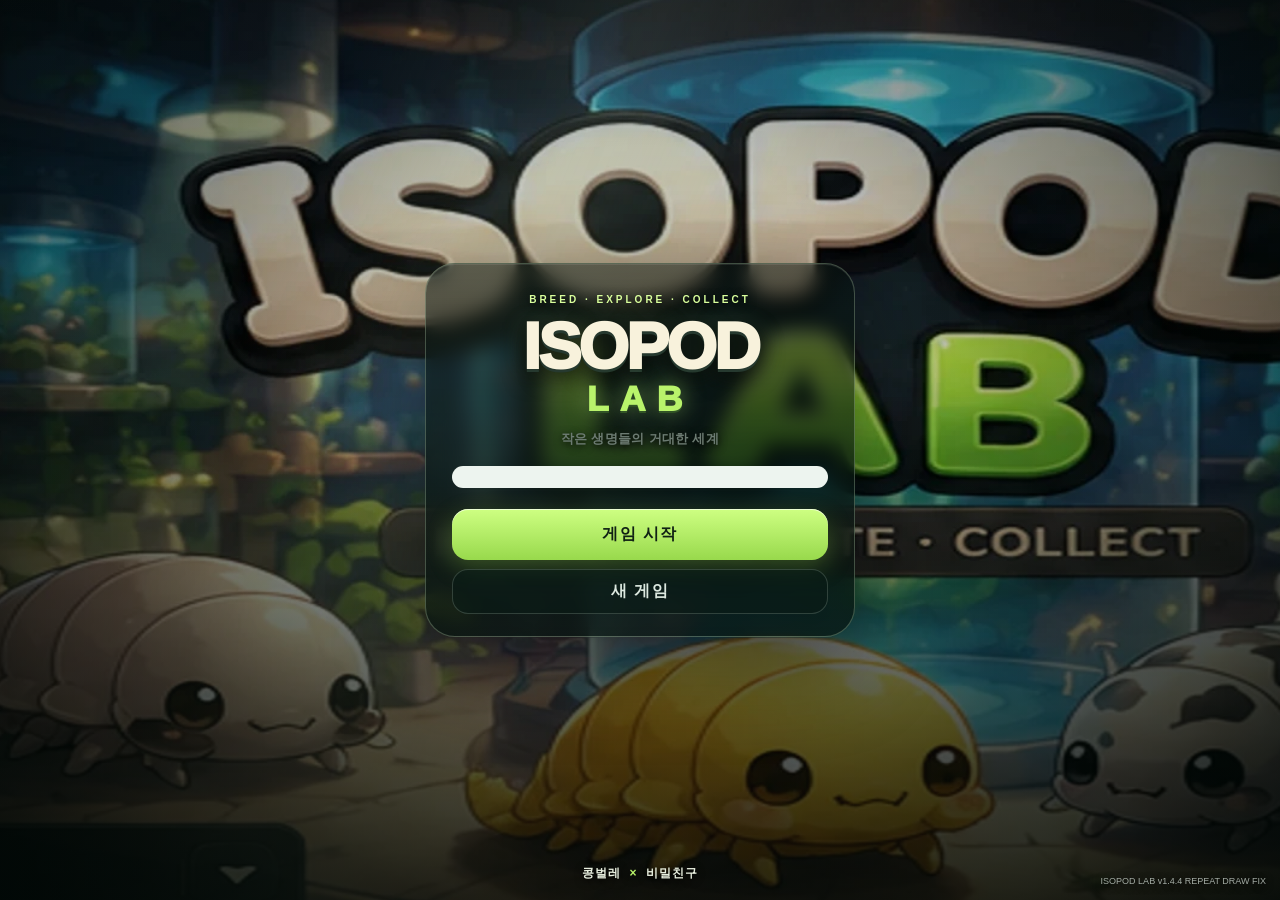
==== index.html @ a42a8bb4 "Add files via upload" ====
<!doctype html><html lang="ko"><head><script>
(function(){
  try {
    if ("serviceWorker" in navigator) navigator.serviceWorker.getRegistrations().then(function(rs){rs.forEach(function(r){r.unregister();});});
    if ("caches" in window) caches.keys().then(function(keys){keys.forEach(function(k){caches.delete(k);});});
  } catch(e) {}
})();
</script><meta charset="utf-8"><meta name="viewport" content="width=device-width,initial-scale=1,maximum-scale=1,user-scalable=no"><meta name="theme-color" content="#f4f7f3"><meta name="mobile-web-app-capable" content="yes"><meta name="apple-mobile-web-app-capable" content="yes"><title>ISOPOD LAB v1.4.4 REPEAT DRAW FIX</title><style>:root{--bg:#0b1512;--card:#14231e;--card2:#1b3028;--line:#2d4a3e;--lime:#b9f36b;--cream:#f4f0de;--muted:#9ab0a6;--red:#ff6f70;--gold:#ffd76b}*{box-sizing:border-box;-webkit-tap-highlight-color:transparent}html,body{margin:0;min-height:100%;background:#07100d;color:var(--cream);font-family:Arial,"Noto Sans KR",sans-serif}button,input{font:inherit}button{cursor:pointer}#appShell{min-height:100vh;background:radial-gradient(circle at 20% 0,#173128 0,#0b1512 42%);padding-bottom:96px}header{height:64px;padding:0 16px;display:flex;align-items:center;justify-content:space-between;border-bottom:1px solid var(--line);position:sticky;top:0;background:#0b1512ed;backdrop-filter:blur(14px);z-index:20}header b{font-size:17px}.header-title{min-width:0}.header-actions{display:flex;align-items:center;gap:8px}.icon-btn{width:40px;height:40px;border-radius:12px;border:1px solid var(--line);background:var(--card);color:var(--cream);font-size:18px;display:grid;place-items:center;padding:0}header small{display:block;color:var(--muted);font-size:10px;margin-top:3px}.wallet{background:var(--card);border:1px solid var(--line);padding:8px 10px;border-radius:13px;font-size:13px;font-weight:900}main{width:min(100%,560px);margin:auto;padding:14px 14px 30px}.view{display:none}.view.active{display:block}#tabs{position:fixed;left:50%;bottom:0;transform:translateX(-50%);width:min(100%,560px);height:74px;display:grid;grid-template-columns:repeat(6,1fr);padding:7px 6px calc(7px + env(safe-area-inset-bottom));background:#0c1815f5;border-top:1px solid var(--line);backdrop-filter:blur(16px);z-index:50}#tabs button{border:0;background:transparent;color:#789087;border-radius:14px;display:flex;flex-direction:column;align-items:center;justify-content:center;gap:3px;font-weight:900}#tabs button span{font-size:21px}#tabs button small{font-size:10px}#tabs button.active{color:var(--lime);background:#182a24}.hero{min-height:210px;border:1px solid var(--line);border-radius:24px;padding:20px;display:flex;align-items:center;justify-content:space-between;background:linear-gradient(135deg,#173529,#10231d);overflow:hidden}.reveal-stage{background-image:url("[data-uri]");background-size:cover;background-position:center;isolation:isolate}.hero-shade{position:absolute;inset:0;background:linear-gradient(90deg,#0b1512ed 0%,#0b1512bd 52%,#0b151238 100%);z-index:-1}.hero-copy{position:relative;z-index:2}.reveal-flash{position:absolute;inset:0;display:flex;flex-direction:column;align-items:center;justify-content:center;text-align:center;background:radial-gradient(circle,#fffbdc 0,#b9f36bcc 18%,#10231df0 68%);animation:revealPulse .9s ease both;z-index:8}.reveal-flash span{font-size:11px;letter-spacing:3px;font-weight:900;color:#173529}.reveal-flash b{font-size:29px;margin-top:8px;text-shadow:0 2px 14px #fff}.reveal-stage.revealing{animation:stageImpact .85s ease}.reveal-stage.revealing .capsule{filter:brightness(1.6);transform:scale(1.08)}@keyframes revealPulse{0%{opacity:0;transform:scale(.7)}35%{opacity:1;transform:scale(1.06)}100%{opacity:1;transform:scale(1)}}@keyframes stageImpact{0%,100%{transform:translateX(0)}18%{transform:translateX(-7px)}36%{transform:translateX(6px)}54%{transform:translateX(-4px)}72%{transform:translateX(3px)}}.eyebrow{font-size:10px;letter-spacing:1.5px;color:var(--lime);font-weight:900}.hero h2{font-size:27px;line-height:1.1;margin:9px 0}.hero p{font-size:12px;line-height:1.45;color:var(--muted);max-width:230px}.capsule{flex:0 0 92px;width:92px;height:92px;border-radius:50%;background:radial-gradient(circle at 35% 30%,#fff,#d3ff9f 16%,#64b45d 48%,#183529 70%);box-shadow:0 0 45px #b9f36b45;position:relative}.capsule:after{content:"";position:absolute;left:9px;right:9px;top:44px;height:6px;background:#0e1f19;border-radius:8px}.capsule.shake{animation:shake .12s infinite}.capsule.open{animation:pop .6s}@keyframes shake{50%{transform:translateX(7px) rotate(3deg)}}@keyframes pop{50%{transform:scale(1.18);filter:brightness(2)}}.pool-row{display:grid;grid-template-columns:1fr 1fr;gap:10px;margin:12px 0}.pool{padding:14px;border:1px solid var(--line);background:var(--card);color:var(--cream);border-radius:17px;text-align:left}.pool b,.pool span{display:block}.pool b{font-size:14px}.pool span{color:var(--muted);font-size:12px;margin-top:4px}.pool.selected{outline:2px solid var(--lime);transform:scale(1.015);box-shadow:0 10px 26px #0007}.pool[data-pool="premium"].selected{outline-color:var(--gold);box-shadow:0 10px 28px #ffd76b35}.primary,.ghost,.danger,.back{border:none;border-radius:14px;padding:13px 16px;font-weight:900}.primary{background:var(--lime);color:#102014}.ghost,.back{background:var(--card2);color:var(--cream);border:1px solid var(--line)}.danger{background:var(--red);color:#251011}.big,.wide{width:100%;font-size:16px;padding:16px}.result{margin-top:12px;background:var(--card);border:1px solid var(--line);border-radius:20px;padding:15px;display:grid;grid-template-columns:74px 1fr;gap:12px;align-items:center}.result>button{grid-column:1/-1}.result.hidden,.hidden{display:none!important}.pod-art{width:86px;height:62px;border-radius:46% 55% 48% 52%;background:repeating-linear-gradient(90deg,var(--base) 0 10px,#ffffff22 10px 13px);position:relative;box-shadow:inset 0 -9px 14px #0004}.pod-art:before{content:"";position:absolute;inset:13px 10px;border-radius:50%;background:radial-gradient(circle,var(--mark) 0 3px,transparent 4px);background-size:16px 14px;opacity:.9}.pod-art.albino{filter:brightness(1.35);box-shadow:0 0 25px #fff9,inset 0 -10px 16px #eec4}.result .pod-art{width:70px;height:50px}.result h3{font-size:20px;margin:0 0 6px}.badges{display:flex;gap:6px;flex-wrap:wrap}.badge{padding:4px 7px;border-radius:999px;background:#263f35;color:#dfffc0;font-size:10px;font-weight:900}.result p{font-size:12px;color:var(--muted)}.section-head{margin:4px 2px 14px}.section-head h2{margin:0;font-size:25px}.section-head p{margin:5px 0 0;color:var(--muted);font-size:12px}.genus-grid,.species-grid,.grid{display:grid;grid-template-columns:1fr;gap:10px}.card{width:100%;text-align:left;background:var(--card);color:var(--cream);border:1px solid var(--line);border-radius:18px;padding:15px}.card.clickable:active{transform:scale(.985);border-color:var(--lime)}.card h3{margin:0 0 5px;font-size:16px}.card p{color:var(--muted);font-size:12px;margin:4px 0}.card .count{font-size:24px;color:var(--lime);font-weight:900}.species-grid .card{display:grid;grid-template-columns:76px 1fr;column-gap:12px;align-items:center}.species-grid .card .pod-art{grid-row:1/5;width:70px;height:50px}.empty-card{text-align:center;padding:42px 18px;background:var(--card);border:1px dashed var(--line);border-radius:20px}.colony-head{background:var(--card);border:1px solid var(--line);border-radius:20px;padding:15px;margin-bottom:10px}.colony-head>div:first-child{display:flex;align-items:center;gap:12px}.colony-head h3{margin:0}.stats{display:grid;grid-template-columns:repeat(3,1fr);gap:7px;margin-top:12px}.stat{background:#20372e;padding:9px 6px;border-radius:11px;text-align:center;font-size:10px}.stat b{display:block;font-size:13px;margin-top:3px}.brood-summary{display:grid;grid-template-columns:repeat(4,1fr);gap:7px;margin:10px 0}.brood-summary div{background:#172b24;border:1px solid var(--line);border-radius:12px;padding:9px 4px;text-align:center;font-size:10px}.brood-summary b{display:block;color:var(--lime);font-size:17px;margin-top:3px}.warning{border:1px solid #ff9f6d;background:#3a241b;padding:12px;border-radius:14px;margin:10px 0;color:#ffd7be;font-size:12px}.actions{display:grid;grid-template-columns:repeat(2,1fr);gap:8px;margin:10px 0 12px}.actions button{padding:12px 7px;font-size:12px}.individual-grid{display:grid;grid-template-columns:repeat(2,minmax(0,1fr));gap:9px}.individual{position:relative;min-height:148px;background:var(--card);border:1px solid var(--line);padding:11px;border-radius:17px;display:flex;flex-direction:column;align-items:center;text-align:center}.individual .pod-art{width:66px;height:48px}.individual h4{width:100%;overflow:hidden;text-overflow:ellipsis;white-space:nowrap;margin:8px 0 5px;font-size:13px}.individual .mini{display:flex;gap:5px;justify-content:center;flex-wrap:wrap}.mini-tag{padding:3px 6px;border-radius:999px;background:#223b31;font-size:10px;font-weight:900}.mini-tag.brood{background:#553c25;color:#ffe0a5}.mini-tag.recover{background:#234438;color:#c9ffd8}.individual .growth-text{font-size:10px;color:var(--muted);margin-top:6px}.individual .lock-btn{position:absolute;right:7px;top:7px;width:34px;height:34px;padding:0;border-radius:11px}.albino-label{color:#fff1a8;text-shadow:0 0 10px #fff}.progress{width:100%;height:6px;background:#20332c;border-radius:10px;overflow:hidden;margin-top:6px}.progress i{display:block;height:100%;background:var(--lime)}.context-bar{position:fixed;left:50%;bottom:82px;transform:translateX(-50%);width:min(100%,560px);padding:0 14px;z-index:45;pointer-events:none;display:flex;justify-content:flex-end}.context-bar button{pointer-events:auto;box-shadow:0 8px 25px #0008;min-width:92px}.intro{position:fixed;inset:0;background:radial-gradient(circle at 50% 20%,#214f3d,#07100d 60%);z-index:99;display:grid;place-items:center;padding:18px}.intro-card{width:min(420px,100%);text-align:center;background:#10241d;border:1px solid var(--line);border-radius:28px;padding:30px 22px;box-shadow:0 30px 80px #0008}.logo-mark{letter-spacing:3px;color:var(--lime);font-weight:900}.intro h1{font-size:32px;margin:12px 0}.intro h1 span{color:var(--lime)}.intro p{font-size:13px;color:var(--muted)}.intro button{width:100%;margin-top:9px}.intro small{display:block;margin-top:16px;color:#688177;font-size:10px}.save-summary{background:#182e26;padding:11px;border-radius:13px;margin:16px 0;color:#cfe3da;font-size:12px}.modal{position:fixed;inset:0;background:#000a;z-index:120;display:grid;place-items:center;padding:18px}.modal-card{width:min(420px,100%);background:#14231e;border:1px solid var(--line);border-radius:22px;padding:21px}.modal-card p{font-size:13px;color:var(--muted)}.modal-card input{width:100%;padding:14px;border-radius:12px;border:1px solid var(--line);background:#0c1814;color:white;margin:11px 0}.modal-actions{display:flex;gap:8px}.modal-actions button{flex:1}.settings-card{background:var(--card);border:1px solid var(--line);padding:20px;border-radius:20px}.info-row{display:flex;justify-content:space-between;padding:13px 0;margin:13px 0;border-top:1px solid var(--line);border-bottom:1px solid var(--line);font-size:12px}#toast{position:fixed;left:50%;bottom:92px;transform:translateX(-50%);width:max-content;max-width:calc(100% - 28px);background:#f5f0dc;color:#13211b;padding:11px 15px;border-radius:999px;font-size:12px;font-weight:900;opacity:0;pointer-events:none;transition:.2s;z-index:150}#toast.show{opacity:1}@media(min-width:700px){body{background:#050b09}#appShell{width:560px;margin:auto;box-shadow:0 0 70px #000;border-left:1px solid #15271f;border-right:1px solid #15271f}.individual-grid{grid-template-columns:repeat(3,1fr)}}

/* v0.5.0 WHITE THEME */
:root{--bg:#f4f7f3;--card:#ffffff;--card2:#eef4ef;--line:#d6e1d8;--lime:#4f9d69;--cream:#1d2922;--muted:#6c7b72;--red:#e86a6c;--gold:#c99524}
html,body{background:#edf2ee;color:var(--cream)}
#appShell{background:linear-gradient(180deg,#f9fbf9 0,#eef4ef 100%)}
header{background:#ffffffed;box-shadow:0 4px 18px #2e4d3b0c}
.icon-btn,.wallet,.pool,.card,.individual,.colony-head,.settings-card,.result,.empty-card{box-shadow:0 7px 20px #3851420c}
#tabs{background:#fffffff2;box-shadow:0 -5px 20px #38514212}
#tabs button{color:#7f8d84}#tabs button.active{color:#377d50;background:#e9f5ec}
.hero{background:linear-gradient(135deg,#eaf5ec,#ffffff)}
.hero-shade{background:linear-gradient(90deg,#f7faf6f2 0%,#f7faf6d9 52%,#f7faf64a 100%)}
.eyebrow{color:#377d50}.primary{background:#56aa70;color:white}.ghost,.back{background:#f5f8f5;color:#26342b}.pool.selected{outline:3px solid #56aa70}.badge,.mini-tag{background:#e4f1e7;color:#306444}.stat,.brood-summary div,.save-summary{background:#edf4ef;color:#31483a}.progress{background:#e1e9e3}.progress i{background:#56aa70}
.intro{background:radial-gradient(circle at 50% 15%,#dff0e3,#f7faf7 65%)}.intro-card,.modal-card{background:#fff;color:#1d2922;box-shadow:0 25px 70px #29433226}.modal{background:#20312970}.modal-card input{background:#f7faf7;color:#1d2922}
.warning{background:#fff3e8;color:#8c4c26;border-color:#efb27f}#toast{background:#21372b;color:#fff}
.reveal-flash{background:radial-gradient(circle,#fff 0,#dff5c4 22%,#eff8f1f2 70%)}
#hatchBtn{position:relative;z-index:10;touch-action:manipulation;pointer-events:auto}
@media(min-width:700px){body{background:#e6ece7}#appShell{box-shadow:0 0 55px #29433220;border-left:1px solid #dbe5dd;border-right:1px solid #dbe5dd}}


/* v0.6.0 interaction + reveal */
.dex-back{margin:2px 0 12px;padding:10px 14px;display:inline-flex;align-items:center;gap:6px}
.pool{cursor:pointer;touch-action:manipulation;position:relative;z-index:12;user-select:none}
.pool:hover{border-color:#79b98c;transform:translateY(-1px)}

.suspense-overlay,.choice-modal{position:fixed;inset:0;z-index:220;display:grid;place-items:center;padding:18px;background:#102018e8;backdrop-filter:blur(8px)}
.suspense-card{width:min(420px,100%);overflow:hidden;text-align:center;background:#101914;color:#fff;border:1px solid #a4d8b4;border-radius:26px;padding:0 0 25px;box-shadow:0 0 70px #d4ff9380;animation:suspenseIn .35s ease}
.suspense-card img{width:100%;height:210px;object-fit:cover;display:block;filter:contrast(1.08) saturate(1.15)}
.suspense-card span{display:block;margin-top:17px;color:#d7ff8d;font-size:12px;letter-spacing:2px;font-weight:900}
.suspense-card h2{margin:8px 0 5px;font-size:25px}.suspense-card p{margin:0;color:#b9cabe;font-size:12px}
.heartbeat{font-size:30px;color:#eaff7d;margin-top:13px;animation:heartbeat .62s infinite}
@keyframes heartbeat{0%,100%{transform:scale(.75);opacity:.45}35%{transform:scale(1.35);opacity:1}55%{transform:scale(.9)}70%{transform:scale(1.18)}}
@keyframes suspenseIn{from{transform:scale(.86);opacity:0}to{transform:scale(1);opacity:1}}
.choice-modal{background:#edf3efed;color:#1d2922;overflow:auto;align-items:start}
.choice-panel{width:min(520px,100%);margin:auto;background:#fff;border-radius:25px;padding:22px 16px;box-shadow:0 24px 80px #20382a35;text-align:center}
.choice-panel h2{margin:7px 0;font-size:24px}.choice-panel>p{margin:0 0 15px;color:var(--muted);font-size:12px}
.choice-grid{display:grid;grid-template-columns:1fr;gap:10px}
.choice-card{border:1px solid var(--line);background:#f9fbf9;border-radius:18px;padding:14px;color:var(--cream);display:grid;grid-template-columns:82px 1fr;grid-template-rows:auto auto auto auto;text-align:left;column-gap:12px;align-items:center;cursor:pointer}
.choice-card:hover{border-color:#56aa70;transform:translateY(-2px);box-shadow:0 12px 24px #30583d18}
.choice-card .pod-art{grid-row:1/5;width:76px;height:54px}.choice-card h3{margin:5px 0 0;font-size:17px}.choice-card p,.choice-card small{margin:2px 0;color:var(--muted)}
.rarity-pill{justify-self:start;padding:4px 8px;border-radius:999px;font-size:10px;font-weight:900;background:#e4f1e7;color:#306444}.rarity-pill.유니크{background:#fff0d0;color:#9b6414}.rarity-pill.레전드리{background:#ffe0e5;color:#aa2941;box-shadow:0 0 15px #ff788b40}
@media(min-width:700px){.choice-grid{grid-template-columns:repeat(3,1fr)}.choice-card{display:block;text-align:center}.choice-card .pod-art{margin:0 auto 10px}.choice-card .rarity-pill{display:inline-block}.choice-card h3{font-size:14px}}


/* v0.6.1 shop + navigation polish */
.dex-back,.context-bar .back{direction:ltr;font-weight:900}
.shop-wallet{margin-top:12px;padding:11px 13px;border:1px solid var(--line);background:#fff;border-radius:14px;font-size:12px;color:var(--muted);box-shadow:0 7px 20px #3851420c}
.shop-wallet b{float:right;color:#377d50;font-size:14px}
.shop-grid{display:grid;gap:11px}
.shop-card{display:grid;grid-template-columns:64px 1fr auto;gap:12px;align-items:center;background:#fff;border:1px solid var(--line);border-radius:20px;padding:14px;box-shadow:0 8px 24px #38514210}
.shop-icon{width:58px;height:58px;display:grid;place-items:center;border-radius:17px;background:linear-gradient(145deg,#e9f5ec,#f9fcf9);font-size:29px;border:1px solid #dce9df}
.shop-copy h3{margin:3px 0 4px;font-size:16px}.shop-copy p{margin:0;color:var(--muted);font-size:11px}.shop-meta{display:flex;gap:8px;align-items:center;margin-top:8px}.shop-meta b{color:#377d50}.shop-meta span{font-size:10px;background:#e7f3e9;color:#377d50;padding:4px 7px;border-radius:999px;font-weight:900}.shop-buy{padding:10px 13px;white-space:nowrap}
@media(max-width:420px){.shop-card{grid-template-columns:54px 1fr}.shop-icon{width:50px;height:50px}.shop-buy{grid-column:1/3;width:100%}#tabs button span{font-size:19px}#tabs button small{font-size:9px}}

.shop-bonus{margin-top:8px;padding:8px 10px;border-radius:10px;background:#eef7ef;color:#315f3b;font-weight:800;font-size:.85rem}.enclosure-label{display:inline-flex;align-items:center;gap:5px;margin-bottom:6px;padding:5px 8px;border-radius:999px;background:#f1f5f2;font-size:.78rem;font-weight:900}.shop-wallet span{font-weight:700}

/* v1.0 alpha breeder systems */
.batch-summary{display:grid;gap:5px;margin:9px 0;padding:10px 12px;border-radius:13px;background:#edf5ef;color:#31513b;font-size:11px}.batch-summary span,.batch-summary small{display:block}.mating-note{margin:10px 0;padding:10px 12px;border:1px solid #dbe8de;border-radius:13px;background:#f7faf7;color:#4c6554;font-size:11px;font-weight:800}.shop-icon{background:linear-gradient(145deg,#f7fbfa,#e8f0ec);color:#527060;font-size:30px}.actions{grid-template-columns:repeat(2,minmax(0,1fr))}.result{align-items:center}.result .batch-summary{min-width:210px}@media(max-width:420px){.result{grid-template-columns:70px 1fr}.result>button{grid-column:1/3;width:100%}}

.rate-help{position:absolute;right:10px;bottom:10px;width:23px;height:23px;border-radius:50%;display:grid;place-items:center;background:#e7f0e9;color:#376e49;font-style:normal;font-weight:900;font-size:12px;border:1px solid #c9dccf;z-index:3}.rate-help:hover{background:#d9ebde}.rate-card{max-width:360px}.rate-head{display:flex;align-items:flex-start;justify-content:space-between;gap:12px}.rate-head h2{margin:4px 0 0}.rate-head .icon-btn{flex:0 0 auto}.rate-list{display:grid;gap:8px;margin:16px 0}.rate-row{display:grid;grid-template-columns:1fr auto;align-items:center;padding:11px 12px;border-radius:13px;background:#f2f7f3;border:1px solid #dce9df}.rate-row b{font-size:13px}.rate-row strong{font-size:14px;color:#39734c}.rate-note{display:block;color:#718078;line-height:1.45}.pool span{padding-right:28px}


/* v1.0.1 capsule economy + passive work */
.passive-card{display:flex;justify-content:space-between;align-items:center;gap:12px;margin:12px 0;padding:14px 15px;border:1px solid var(--line);border-radius:18px;background:linear-gradient(135deg,#fff,#edf6ef);box-shadow:0 7px 20px #3851420c}.passive-card b,.passive-card small{display:block}.passive-card b{margin-top:4px;font-size:14px}.passive-card small{margin-top:4px;color:var(--muted);font-size:10px;line-height:1.35}.passive-value{text-align:right;flex:0 0 auto}.passive-value strong,.passive-value span{display:block}.passive-value strong{color:#377d50;font-size:15px}.passive-value span{margin-top:5px;color:var(--muted);font-size:10px}.individual-actions{display:grid;grid-template-columns:1fr 38px;gap:6px;margin-top:8px}.individual-actions .name-btn{padding:8px 6px;font-size:10px}.individual-actions .lock-btn{position:static;width:38px;padding:0}.individual h4{overflow:hidden;text-overflow:ellipsis;white-space:nowrap}@media(max-width:390px){.passive-card{align-items:flex-start}.passive-value strong{font-size:13px}}

/* v1.1 expedition & pest test */
.trait-list{display:flex;flex-wrap:wrap;gap:5px;margin:8px 0}.trait-list span{font-size:11px;padding:5px 7px;border-radius:999px;background:#fff4d7;color:#76520c;font-weight:800}.level-tag{background:#e8f0ff!important;color:#34507c!important}.pest-panel{display:flex;justify-content:space-between;align-items:center;gap:12px;margin:12px 0;padding:14px;border-radius:16px;background:#eef7ed;border:1px solid #d7e8d4}.pest-panel div{display:grid;gap:4px}.pest-panel small{color:#657065}.pest-panel.danger-zone{background:#fff1ef;border-color:#ffc8c1}.safe-badge{font-size:12px;font-weight:800;color:#47704c}.resource-card,.mission-card,.worker-card{background:#fff;border:1px solid #e3e8e1;border-radius:20px;padding:18px;margin-bottom:14px;box-shadow:0 8px 25px rgba(44,64,47,.06)}.resource-grid{display:grid;grid-template-columns:repeat(4,1fr);gap:8px}.resource-grid button{border:1px solid #e2e7df;background:#f8faf7;border-radius:14px;padding:10px 4px;display:grid;gap:3px;text-align:center}.resource-grid button span{font-size:24px}.resource-grid button b{font-size:12px}.resource-grid button small{font-size:10px;color:#758075}.mission-card h3{margin:7px 0}.pest-mission{border-color:#ffb6ab;background:#fff7f5}.active-mission{border-color:#bfd3ff;background:#f5f8ff}.worker-row{display:flex;justify-content:space-between;padding:10px 0;border-bottom:1px solid #edf0ec;font-size:13px}@media(max-width:620px){.resource-grid{grid-template-columns:repeat(2,1fr)}nav button small{font-size:9px}.pest-panel{align-items:flex-start;flex-direction:column}}

/* v1.1 cinematic title screen */
.intro{position:fixed;inset:0;z-index:1000;display:grid;place-items:center;overflow:hidden;background:#07100d;transition:opacity .75s ease,transform .9s cubic-bezier(.2,.8,.2,1),filter .9s ease}
.intro.zoom-out{opacity:0;transform:scale(1.16);filter:blur(8px);pointer-events:none}
.intro-bg{position:absolute;inset:-4%;background-image:url("[data-uri]");background-size:cover;background-position:center;transform:scale(1.04);animation:titleDrift 18s ease-in-out infinite alternate}
.intro-vignette{position:absolute;inset:0;background:linear-gradient(180deg,rgba(1,8,6,.2),rgba(1,8,6,.08) 40%,rgba(1,8,6,.72)),radial-gradient(circle at 50% 42%,transparent 0 28%,rgba(1,8,6,.48) 78%,rgba(1,8,6,.82) 100%)}
.sunbeams{position:absolute;inset:-20%;background:linear-gradient(112deg,transparent 30%,rgba(227,255,203,.16) 43%,transparent 54%);filter:blur(12px);animation:sunSweep 9s ease-in-out infinite alternate}
.intro-card{position:relative;z-index:5;width:min(88vw,430px);padding:30px 26px 24px;text-align:center;border:1px solid rgba(225,255,210,.25);border-radius:30px;background:linear-gradient(180deg,rgba(5,18,14,.52),rgba(5,18,14,.76));box-shadow:0 28px 90px rgba(0,0,0,.48),inset 0 1px rgba(255,255,255,.09);backdrop-filter:blur(10px)}
.intro-kicker{font-size:10px;letter-spacing:3px;font-weight:900;color:#d9ff9d;margin-bottom:12px;text-shadow:0 2px 10px #000}
.intro .logo-mark{font-size:clamp(40px,10vw,65px);line-height:.92;font-weight:1000;letter-spacing:-3px;color:#f8f2dc;text-shadow:0 3px 0 #26392f,0 8px 22px #000,0 0 26px rgba(206,255,139,.16)}
.intro .logo-mark em{display:block;margin-top:7px;font-style:normal;font-size:.55em;letter-spacing:11px;color:#b9f36b;text-shadow:0 2px 0 #315326,0 0 22px rgba(185,243,107,.55)}
.intro-tagline{margin:14px 0 18px;color:#f7f0d9;font-weight:800;font-size:15px;letter-spacing:.3px;text-shadow:0 2px 8px #000}
.intro .save-summary{min-height:20px;margin:0 0 12px;color:#c8d5ce;font-size:11px;line-height:1.5}
.intro-start,.intro-new{width:100%;border:0;border-radius:16px;font-weight:1000;letter-spacing:1.5px;transition:transform .18s ease,filter .18s ease}
.intro-start{padding:15px 18px;background:linear-gradient(180deg,#ceff82,#98d94c);color:#102014;box-shadow:0 8px 24px rgba(146,218,70,.28),inset 0 1px rgba(255,255,255,.65)}
.intro-new{margin-top:8px;padding:11px;background:rgba(10,28,22,.64);color:#dce8df;border:1px solid rgba(220,244,225,.18)}
.intro-start:active,.intro-new:active,.intro-subnav button:active{transform:scale(.97)}
.intro-subnav{display:grid;grid-template-columns:1fr 1fr;gap:8px;margin-top:10px}
.intro-subnav button{padding:10px;border-radius:13px;border:1px solid rgba(220,244,225,.18);background:rgba(10,28,22,.62);color:#e9f1eb;font-weight:900}
.intro-credit{position:absolute;z-index:6;left:50%;bottom:max(18px,env(safe-area-inset-bottom));transform:translateX(-50%);font-size:12px;font-weight:900;letter-spacing:1px;color:#e8efdf;text-shadow:0 2px 8px #000;white-space:nowrap}
.intro-credit b{color:#b9f36b;margin:0 4px}
.intro-version{position:absolute;z-index:6;right:14px;bottom:max(14px,env(safe-area-inset-bottom));font-size:9px;color:rgba(235,244,237,.68);text-shadow:0 2px 8px #000}
.falling-leaves{position:absolute;inset:0;z-index:3;pointer-events:none}
.falling-leaves i{position:absolute;top:-12%;width:20px;height:12px;border-radius:100% 0 100% 0;background:#b78a3f;box-shadow:inset 3px 0 rgba(255,224,135,.35);opacity:.8;animation:leafFall 11s linear infinite}
.falling-leaves i:nth-child(1){left:8%;animation-delay:-2s}.falling-leaves i:nth-child(2){left:24%;animation-delay:-8s;animation-duration:14s;transform:scale(.7)}.falling-leaves i:nth-child(3){left:43%;animation-delay:-4s;animation-duration:12s}.falling-leaves i:nth-child(4){left:64%;animation-delay:-10s;animation-duration:15s;transform:scale(.8)}.falling-leaves i:nth-child(5){left:82%;animation-delay:-6s;animation-duration:13s}.falling-leaves i:nth-child(6){left:94%;animation-delay:-1s;animation-duration:16s;transform:scale(.6)}
.crawler{position:absolute;z-index:4;width:58px;height:34px;filter:drop-shadow(0 5px 5px rgba(0,0,0,.55));opacity:.9;pointer-events:none}
.crawler span,.crawler span:before,.crawler span:after{position:absolute;inset:0;border-radius:52% 48% 45% 55%;content:""}
.crawler span{background:repeating-linear-gradient(90deg,#e9e3ce 0 7px,#5d655e 7px 11px);border:2px solid #263229}
.crawler span:before{inset:5px 7px;background:rgba(255,255,255,.14)}
.crawler span:after{inset:auto -8px 3px 7px;height:3px;background:repeating-linear-gradient(90deg,transparent 0 5px,#d2c6a9 5px 7px)}
.crawler-tiger{bottom:12%;left:-80px;animation:crawlRight 18s linear infinite}
.crawler-ducky{top:25%;right:-85px;transform:scale(.75) rotate(180deg);animation:crawlLeft 23s linear infinite 4s}.crawler-ducky span{background:repeating-linear-gradient(90deg,#f0c451 0 8px,#80652c 8px 11px)}
.crawler-ghost{top:13%;left:-75px;transform:scale(.58);animation:crawlRight 27s linear infinite 9s}.crawler-ghost span{background:repeating-linear-gradient(90deg,#e8ebe4 0 8px,#a7b1aa 8px 11px)}
@keyframes titleDrift{to{transform:scale(1.1) translate3d(-1.5%,1%,0)}}
@keyframes sunSweep{to{transform:translateX(16%) rotate(2deg);opacity:.65}}
@keyframes leafFall{0%{transform:translate3d(0,-10vh,0) rotate(0)}50%{transform:translate3d(50px,55vh,0) rotate(240deg)}100%{transform:translate3d(-15px,115vh,0) rotate(520deg)}}
@keyframes crawlRight{0%{transform:translateX(0) rotate(-4deg)}48%{transform:translateX(48vw) rotate(4deg)}100%{transform:translateX(calc(100vw + 160px)) rotate(-2deg)}}
@keyframes crawlLeft{0%{transform:translateX(0) scale(.75) rotate(180deg)}100%{transform:translateX(calc(-100vw - 180px)) scale(.75) rotate(183deg)}}
@media (max-width:480px){.intro-card{width:min(90vw,390px);padding:25px 20px 20px;border-radius:25px}.intro .logo-mark{letter-spacing:-2px}.intro-version{right:8px;bottom:7px;font-size:8px}.intro-credit{bottom:20px}.crawler{opacity:.72}}
@media (prefers-reduced-motion:reduce){.intro-bg,.sunbeams,.falling-leaves i,.crawler{animation:none}.crawler{display:none}}

/* v1.1.1 compact navigation + habitat redesign */
#tabs{grid-template-columns:repeat(6,minmax(0,1fr));height:62px;padding:4px 3px calc(4px + env(safe-area-inset-bottom));gap:1px}
#tabs button{min-width:0;padding:3px 1px;border-radius:10px;gap:1px}
#tabs button span{font-size:16px;line-height:1}
#tabs button small{font-size:8px;white-space:nowrap;letter-spacing:-.5px}
#appShell{padding-bottom:78px}
.context-bar{bottom:69px}
#toast{bottom:76px}

/* no fake walking isopods on title */
.crawler{display:none!important}
.intro-bg{background-position:center center}
.intro-card{padding-bottom:22px}
.intro-subnav{display:none!important}

/* richer falling leaves, including maple leaves */
.falling-leaves i:nth-child(7){left:16%;animation-delay:-5s;animation-duration:17s}
.falling-leaves i:nth-child(8){left:36%;animation-delay:-11s;animation-duration:16s}
.falling-leaves i:nth-child(9){left:73%;animation-delay:-3s;animation-duration:18s}
.falling-leaves i:nth-child(10){left:89%;animation-delay:-13s;animation-duration:15s}
.falling-leaves i:nth-child(3n){width:22px;height:22px;background:none;box-shadow:none;border-radius:0}
.falling-leaves i:nth-child(3n)::before{content:"🍁";display:block;font-size:20px;filter:drop-shadow(0 2px 2px #0008)}
.falling-leaves i:nth-child(4n+1){background:#c76b35}
.falling-leaves i:nth-child(4n+2){background:#d9a94a}

/* terrarium-style enclosure cards */
.habitat-card{position:relative;overflow:hidden;background:linear-gradient(145deg,#172b24,#0f201b);border-color:#355c4b;box-shadow:inset 0 1px #ffffff12,0 10px 24px #0003}
.habitat-card:after{content:"";position:absolute;inset:0;pointer-events:none;background:linear-gradient(110deg,transparent 20%,#ffffff0b 38%,transparent 54%)}
.habitat-card h3{color:#f4f0de}.habitat-card p{color:#a8bdb3}.habitat-card .count{color:#caff7b}
.habitat-window{height:72px;margin:-15px -15px 12px;position:relative;overflow:hidden;border-bottom:3px solid #5b4633;background:linear-gradient(#bfe3d444,#284c3d88),radial-gradient(circle at 25% 25%,#d9ffb4 0 4px,transparent 5px),linear-gradient(180deg,#315f4b,#132a22)}
.habitat-window:after{content:"";position:absolute;left:0;right:0;bottom:0;height:23px;background:linear-gradient(#5c4930,#2f281d);border-top:4px solid #786044}
.habitat-window span{position:absolute;left:13px;bottom:14px;font-size:32px;z-index:2}.habitat-window i{position:absolute;bottom:9px;width:28px;height:10px;border-radius:50%;background:#8c6942;z-index:3}.habitat-window i:nth-of-type(1){left:48%}.habitat-window i:nth-of-type(2){left:66%;transform:scale(.7)}.habitat-window i:nth-of-type(3){left:80%;transform:scale(.5)}
.habitat-glass{grid-row:1/5;width:82px;height:68px;border:2px solid #739488;border-top:6px solid #263a32;border-radius:8px 8px 14px 14px;display:grid;place-items:center;position:relative;overflow:hidden;background:linear-gradient(130deg,#d6fff31a,#76b49b22)}
.habitat-glass .pod-art{width:62px!important;height:43px!important;z-index:2}.habitat-glass .moss{position:absolute;left:0;right:0;bottom:0;height:16px;background:linear-gradient(#62854c,#304c2b);border-radius:50% 50% 0 0}
.enclosure-card{display:grid!important;grid-template-columns:112px 1fr!important;column-gap:13px!important;align-items:center!important}
.enclosure-scene{grid-row:1/6;width:108px;height:82px;border:3px solid #698b7e;border-top:8px solid #263932;border-radius:9px 9px 15px 15px;position:relative;overflow:hidden;background:linear-gradient(125deg,#dffff31c,#6ca58c20)}
.enclosure-scene .lid{position:absolute;left:-3px;right:-3px;top:-8px;height:8px;background:repeating-linear-gradient(90deg,#1b2b25 0 5px,#536b61 5px 7px)}
.enclosure-scene .soil{position:absolute;left:0;right:0;bottom:0;height:27px;background:linear-gradient(#715538,#35291d)}
.enclosure-scene .leaf{position:absolute;left:11px;bottom:18px;font-size:22px;transform:rotate(-18deg)}.enclosure-scene .wood{position:absolute;right:7px;bottom:15px;font-size:28px;transform:rotate(8deg)}
.enclosure-card .enclosure-label{justify-self:start;margin:0 0 5px;background:#dcebdd;color:#315b3f}
@media(max-width:390px){#tabs button span{font-size:14px}#tabs button small{font-size:7px}.enclosure-card{grid-template-columns:92px 1fr!important}.enclosure-scene{width:88px;height:72px}}

/* v1.2 capsule art + selectable expedition adults */
.capsule{overflow:hidden;background:#edf7e8!important;border:1px solid #dbe8d8;box-shadow:0 14px 35px rgba(44,74,47,.16)!important}
.capsule img{width:100%;height:100%;object-fit:cover;display:block;transform:scale(1.16)}
.capsule:after{display:none}.capsule i{display:none}
.pool{display:grid;grid-template-columns:54px 1fr auto;column-gap:10px;align-items:center;overflow:hidden;position:relative}
.pool>img{width:54px;height:54px;border-radius:14px;object-fit:cover;grid-row:1/3;background:#f4f8f1}
.pool>b,.pool>span{grid-column:2}.pool>.rate-help{grid-column:3;grid-row:1/3}
.worker-head{display:flex;justify-content:space-between;align-items:center;margin-bottom:12px}.worker-head h3{margin:0}.worker-head small{color:#758075}.worker-head>b{font-size:13px;padding:7px 10px;border-radius:999px;background:#eef7ed;color:#47704c}
.worker-select-list{display:grid;gap:9px}.worker-select{width:100%;display:grid;grid-template-columns:28px 1fr auto 30px;align-items:center;gap:9px;text-align:left;border:1px solid #e1e8de;background:#fbfcfa;border-radius:15px;padding:11px;color:#26352b}.worker-select.selected{border-color:#75b66e;background:#f0faee;box-shadow:0 0 0 2px rgba(117,182,110,.13)}
.worker-rank{font-size:12px;font-weight:900;color:#7b877e}.worker-main{min-width:0}.worker-main>b{display:block;font-size:13px;overflow:hidden;text-overflow:ellipsis;white-space:nowrap}.worker-main>small{display:block;font-size:10px;color:#7a847c;margin-top:3px}.worker-traits{display:flex;gap:4px;flex-wrap:wrap;margin-top:6px}.worker-traits span{font-size:9px;padding:3px 5px;border-radius:999px;background:#fff3c9;color:#795a08;font-weight:800}.worker-traits.muted{font-size:9px;color:#a1aaa3}
.worker-power{text-align:right}.worker-power strong{display:block;font-size:17px;color:#325f39}.worker-power small{font-size:9px;color:#7a847c}.worker-check{width:26px;height:26px;border-radius:50%;display:grid;place-items:center;background:#e7eee5;font-weight:900;color:#4f7653}.worker-select.selected .worker-check{background:#5aa35b;color:white}
@media(max-width:420px){.worker-select{grid-template-columns:22px 1fr auto 26px;padding:9px 8px;gap:6px}.worker-main>small{font-size:9px}.worker-power strong{font-size:15px}.pool{grid-template-columns:46px 1fr auto}.pool>img{width:46px;height:46px}}
/* v1.2.1 clarity update */
#tabs{grid-template-columns:repeat(6,1fr)}
#tabs button{min-width:0}
#tabs .tab-image{width:26px;height:26px;display:grid;place-items:center}
#tabs .tab-image img{width:26px;height:26px;display:block;filter:drop-shadow(0 2px 2px #0002)}
.inventory-species-grid{display:grid;grid-template-columns:1fr;gap:11px}
.inventory-species-card{width:100%;border:1px solid #cfe1d4;background:#fff;color:#20382a;border-radius:20px;padding:13px;display:grid;grid-template-columns:78px 1fr 22px;gap:12px;align-items:center;text-align:left;box-shadow:0 7px 20px #214b2b12}
.inventory-species-card:active{transform:scale(.985);border-color:#56aa70}
.species-art-wrap{height:72px;border-radius:16px;background:linear-gradient(145deg,#edf7ef,#d9ecdd);display:grid;place-items:center;overflow:hidden}
.species-art-wrap .pod-art{transform:scale(.88)}
.species-card-copy h3{font-size:17px;margin:5px 0 2px}.species-card-copy p{font-size:11px;color:#74877a;margin:0 0 8px}
.species-summary{display:flex;gap:6px;flex-wrap:wrap}.species-summary span{font-size:10px;background:#edf4ef;border-radius:999px;padding:5px 7px;color:#4f6757}.species-summary b{color:#245c39}.species-summary .brood-on{background:#fff0cf;color:#815c1f}.species-summary .brood-on b{color:#a66500}
.species-arrow{font-size:34px;color:#76a784;font-weight:300}.inventory-back{border:0;background:#e7f3ea;color:#377d50;width:34px;height:34px;border-radius:12px;margin-right:9px;font-size:25px;vertical-align:middle}
.shop-placeholder{width:102px!important;min-width:102px!important;height:92px!important;padding:6px!important;background:#eef7f0!important;border-radius:16px!important;display:flex!important;flex-direction:column;align-items:center;justify-content:center;gap:2px}
.shop-placeholder img{width:82px;height:56px;object-fit:contain}.shop-placeholder small{font-size:9px;color:#568067;font-weight:900}
.shop-card{box-shadow:0 8px 22px #214b2b12;border-color:#cfe1d4!important}.shop-card h3{color:#203d2c}.shop-card .shop-bonus{background:#edf7ef!important;color:#3f7250!important}
.resource-grid button{border:1px solid #cfe1d4!important;box-shadow:0 5px 14px #214b2b10}.resource-grid button span{font-size:26px!important}.resource-grid button b{color:#244d33!important;font-size:12px!important}
@media(max-width:390px){.inventory-species-card{grid-template-columns:68px 1fr 18px;padding:10px}.species-summary{gap:4px}.species-summary span{padding:4px 6px}.shop-placeholder{width:88px!important;min-width:88px!important}}

.setting-block{margin:18px 0;padding:16px;border:1px solid #dfe9df;border-radius:16px;background:#fbfdf9}.setting-block label{display:block;font-weight:900;margin-bottom:9px}.setting-inline{display:flex;gap:8px}.setting-inline input{flex:1;min-width:0;padding:12px 13px;border:1px solid #cddbcf;border-radius:12px;font:inherit}.setting-inline button{white-space:nowrap}.setting-block small{display:block;margin-top:8px;color:#66756a;line-height:1.45}.setting-status{margin-top:9px;font-weight:800;color:#287043}.kakao-contact{position:fixed;right:18px;bottom:92px;z-index:80;display:flex;align-items:center;gap:7px;padding:11px 14px;border-radius:999px;background:#fee500;color:#191919;text-decoration:none;box-shadow:0 8px 24px rgba(0,0,0,.18);font-size:14px}.kakao-contact span{font-size:18px}.kakao-contact.hidden{display:none}.resource-grid button img{width:42px;height:42px;object-fit:contain;display:block;margin:0 auto 6px}.power-guide{margin:12px 0;padding:12px 14px;border-radius:14px;background:#f2f7f1;border:1px solid #dce9da;font-size:13px;line-height:1.55}.power-guide b{color:#245e35}@media(max-width:560px){.kakao-contact{right:10px;bottom:84px;padding:9px 11px}.setting-inline{align-items:stretch}.setting-inline button{padding-left:12px;padding-right:12px}}
.random-box img{border-radius:22px!important;object-fit:cover!important}.kakao-links{position:fixed;right:12px;bottom:86px;z-index:80;display:flex;flex-direction:column;gap:7px;align-items:flex-end}.kakao-links .kakao-contact{position:static;display:flex!important;padding:9px 12px;font-size:12px}.kakao-links .group{background:#fff4b8}.kakao-setting-links{display:grid;grid-template-columns:1fr 1fr;gap:8px}.kakao-setting-links a{display:block;text-align:center;text-decoration:none;background:#fee500;color:#191919;padding:12px 8px;border-radius:12px;font-weight:900;font-size:13px}.hero-copy h2{max-width:260px}.pool>b{font-size:13px}@media(max-width:420px){.kakao-links{right:7px;bottom:80px}.kakao-links .kakao-contact{padding:7px 9px;font-size:10px}.kakao-links .kakao-contact span{font-size:14px}.hero-copy h2{font-size:22px;max-width:210px}}
/* v1.2.5 refinements */
.shop-placeholder{width:78px!important;min-width:78px!important;height:70px!important;padding:4px!important;border-radius:13px!important}
.shop-placeholder img{width:56px!important;height:38px!important}.shop-placeholder small{font-size:8px!important}
.dex-white-dot{width:66px;height:66px;border-radius:50%;background:#fff;border:2px solid #dfe9e2;box-shadow:0 8px 20px rgba(35,70,50,.12);margin:8px auto 12px}
.dex-white-dot.unknown{opacity:.62}
.resource-use-card{max-width:520px}
.resource-colony-list{display:grid;gap:9px;margin:14px 0;max-height:52vh;overflow:auto}
.resource-target{width:100%;text-align:left;border:1px solid #dce9df;background:#f8fcf9;border-radius:14px;padding:12px;display:grid;gap:3px;color:#173326}
.resource-target:hover{border-color:#78aa86;background:#eff9f2}
.resource-target b{font-size:15px}.resource-target small{color:#587064}.resource-target span{font-size:12px;color:#315844}
@media(max-width:390px){.shop-placeholder{width:66px!important;min-width:66px!important;height:60px!important}.shop-placeholder img{width:47px!important;height:32px!important}.dex-white-dot{width:56px;height:56px}}

/* v1.3 responsive crafting update */
.shop-placeholder{width:58px!important;min-width:58px!important;height:52px!important}.shop-placeholder img{width:40px!important;height:27px!important}.shop-placeholder small{font-size:7px!important}
.craft-section{grid-column:1/-1;margin-top:16px;padding:18px;border-radius:22px;background:#f7fbf5;border:1px solid #cfe1d4}.craft-head,.bag-head{display:flex;justify-content:space-between;align-items:center;gap:12px}.craft-head h2,.bag-head h3{margin:3px 0}.craft-head p{margin:0;color:#617166}.recipe-grid{display:grid;grid-template-columns:repeat(2,minmax(0,1fr));gap:10px;margin-top:15px}.recipe-card{display:grid;grid-template-columns:44px 1fr auto;align-items:center;gap:10px;background:white;border:1px solid #dbe8dc;border-radius:16px;padding:12px}.recipe-icon{font-size:30px}.recipe-card h3{margin:0 0 3px;font-size:14px}.recipe-card p{margin:0 0 5px;font-size:11px;color:#68766d}.recipe-card small{font-size:10px;color:#486552}.crafted-box{display:flex;gap:8px;flex-wrap:wrap;margin-top:13px;padding-top:13px;border-top:1px dashed #cbdccb}.crafted-box h3{width:100%;margin:0}.crafted-box span{background:white;border:1px solid #dce8dd;border-radius:999px;padding:7px 10px;font-size:11px}.bag-item{position:relative;border:1px solid #cfe1d4;background:#fff;border-radius:15px;padding:10px 34px 10px 10px;text-align:center;min-height:92px;display:flex;flex-direction:column;align-items:center;justify-content:center}.bag-item>span{font-size:27px}.bag-item>img{width:40px;height:40px;object-fit:contain}.bag-item>b{font-size:12px}.bag-item>small{font-weight:900;color:#477153}.help-dot{position:absolute;right:7px;top:7px;width:24px;height:24px;border-radius:50%;border:0;background:#315f42;color:white;font-weight:900}.resource-target:disabled{opacity:.5}.resource-grid{grid-template-columns:repeat(4,minmax(0,1fr))!important}
@media(max-width:760px){main{max-width:100%;padding-left:10px;padding-right:10px}.shop-grid{grid-template-columns:1fr!important}.recipe-grid{grid-template-columns:1fr}.resource-grid{grid-template-columns:repeat(2,minmax(0,1fr))!important}.craft-head,.bag-head{align-items:flex-start}.craft-head{flex-direction:column}.craft-head .ghost{width:100%}.pool-row{grid-template-columns:1fr 1fr}.pool{grid-template-columns:42px 1fr auto;padding:9px}.pool>img{width:42px;height:42px}.hero{min-height:300px}.capsule{width:min(210px,52vw);height:min(210px,52vw)}.section-head{align-items:flex-start;gap:8px}.section-head h2{font-size:22px}.shop-card{grid-template-columns:58px 1fr auto!important;gap:9px!important}.shop-buy{padding:10px 12px!important}}
@media(max-width:390px){.pool-row{grid-template-columns:1fr}.resource-grid{grid-template-columns:repeat(2,minmax(0,1fr))!important}.recipe-card{grid-template-columns:38px 1fr}.recipe-card>button{grid-column:1/-1;width:100%}.crafted-box span{font-size:10px}.shop-placeholder{width:48px!important;min-width:48px!important;height:44px!important}.shop-placeholder img{width:34px!important;height:23px!important}.shop-card{grid-template-columns:48px 1fr!important}.shop-buy{grid-column:1/-1;width:100%}.hero-copy{padding-right:8px}.hero-copy h2{font-size:20px}}

/* v1.3.3 NETLIFY TOUCH HOTFIX */
#intro .intro-bg,#intro .sunbeams,#intro .falling-leaves,#intro .intro-vignette,#intro .crawler,#intro .intro-credit,#intro .intro-version{pointer-events:none!important;}
#intro .intro-card{position:relative!important;z-index:9999!important;pointer-events:auto!important;}
#continueBtn,#newGameBtn{position:relative!important;z-index:10000!important;pointer-events:auto!important;touch-action:manipulation!important;-webkit-tap-highlight-color:rgba(0,0,0,0)!important;user-select:none!important;-webkit-user-select:none!important;}

/* v1.3.7 deterministic mobile box selection */
.pool > img,.pool > b,.pool > span{pointer-events:none}
.pool .rate-help{pointer-events:auto}
.kakao-setting-links{display:grid;grid-template-columns:1fr;gap:10px;margin-top:10px}
.kakao-setting-links a{display:block;text-decoration:none;background:#fee500;color:#191919;border-radius:14px;padding:14px 16px;font-weight:900;text-align:center}

/* v1.4.0 result modal + mobile text safety */
#result.result{position:fixed;inset:0;z-index:350;margin:0;padding:18px;background:#07100de8;backdrop-filter:blur(10px);display:grid;place-items:center;grid-template-columns:1fr;overflow:auto}
#result.result.hidden{display:none!important}
.result-card{width:min(430px,100%);background:linear-gradient(160deg,#1a3028,#101d19);border:1px solid #4f7867;border-radius:26px;padding:22px 18px;box-shadow:0 24px 80px #000b;text-align:center;display:grid;gap:14px;animation:resultPop .25s ease}
.result-card .pod-art{margin:auto;width:122px;height:88px}.result-card h2{font-size:clamp(20px,6vw,29px);line-height:1.18;margin:3px 0;overflow-wrap:anywhere;word-break:keep-all}.result-card .batch-summary{display:grid;gap:6px;background:#0d1915;border:1px solid var(--line);border-radius:16px;padding:13px}.result-card .batch-summary span,.result-card .batch-summary small{color:var(--muted)}
@keyframes resultPop{from{opacity:0;transform:scale(.92) translateY(12px)}to{opacity:1;transform:none}}
.pest-hq{border-color:#7a3e3f!important;background:linear-gradient(160deg,#281717,#171111)!important}.pest-hq .eyebrow{color:#ff9b9b}.pest-choice-grid{display:grid;gap:10px;margin-top:12px}.pest-choice-grid .resource-target{width:100%}
@media(max-width:420px){.result-card{padding:18px 14px;border-radius:22px}.result-card .pod-art{width:105px;height:75px}.pool{padding:12px 10px}.pool b{font-size:13px}}

/* v1.4.1 mobile touch hardening */
button,[role="button"],a,.pool,.worker-select,.resource-target{touch-action:manipulation;-webkit-user-select:none;user-select:none}
button{min-height:44px}
.modal.hidden,.suspense-overlay.hidden,.choice-modal.hidden{display:none!important;pointer-events:none!important;visibility:hidden!important}
.modal:not(.hidden),.suspense-overlay:not(.hidden),.choice-modal:not(.hidden){pointer-events:auto}
#intro.zoom-out{pointer-events:none}
@media (max-width:600px){
  main{padding-left:10px;padding-right:10px}
  .pool{min-height:108px}
  #hatchBtn{min-height:56px;font-size:17px}
  #tabs button{min-height:56px}
}

/* v1.4.3 mobile play stability */
html,body{touch-action:manipulation;overscroll-behavior-y:none;-webkit-text-size-adjust:100%}
button,a,[role="button"]{touch-action:manipulation;-webkit-user-select:none;user-select:none}
button{min-height:44px}
.hidden{pointer-events:none!important}
#result.result{position:fixed!important;inset:0!important;z-index:180!important;margin:0!important;padding:18px!important;background:rgba(0,0,0,.82)!important;display:grid!important;place-items:center!important;overflow:auto!important}
#result.result.hidden{display:none!important}
#result .result-card{width:min(390px,100%);max-height:calc(100dvh - 36px);overflow:auto;background:var(--card);border:1px solid var(--line);border-radius:24px;padding:20px;text-align:center;box-shadow:0 25px 80px #000}
#result .result-card .pod-art{width:112px!important;height:78px!important;margin:14px auto!important}
#result .result-card h2{margin:8px 0 10px}
.shop-placeholder img{width:72px!important;height:50px!important;max-width:72px!important;object-fit:contain!important;margin:auto!important;display:block!important}
.shop-placeholder small{font-size:10px!important}
.individual .pod-art{width:54px!important;height:39px!important}
.inventory-species-card .pod-art{width:58px!important;height:42px!important}
.pest-hq{margin-top:8px}
@media(max-width:520px){main{padding-left:10px;padding-right:10px}.hero{min-height:190px}.pool{min-height:72px}.individual{min-height:136px;padding:9px}.individual-grid{gap:7px}}
</style><style>
.resource-grid .bag-item img{width:52px;height:52px;object-fit:contain;display:block;margin:0 auto;max-width:100%;overflow:hidden}
#tabs,#tabs button,#hatchBtn,.pool{pointer-events:auto!important;touch-action:manipulation!important}
.falling-leaves,.falling-leaves *, .hero-shade, .reveal-flash{pointer-events:none!important}
</style>

<style>
#result.hidden{display:none!important;pointer-events:none!important}
#result:not(.hidden){pointer-events:auto!important}
#hatchBtn:not(:disabled){pointer-events:auto!important;touch-action:manipulation}
.suspense-overlay.hidden,.choice-modal.hidden{display:none!important;pointer-events:none!important}
</style>
</head><body>
<div id="appShell">
<div id="intro" class="intro" aria-label="ISOPOD LAB 시작 화면">
  <div class="intro-bg" aria-hidden="true"></div>
  <div class="sunbeams" aria-hidden="true"></div>
  <div class="falling-leaves" aria-hidden="true"><i></i><i></i><i></i><i></i><i></i><i></i><i></i><i></i><i></i><i></i></div>
  <div class="intro-vignette" aria-hidden="true"></div>
  <div class="intro-card">
    <div class="intro-kicker">BREED · EXPLORE · COLLECT</div>
    <div class="logo-mark">ISOPOD <em>LAB</em></div>
    <p class="intro-tagline">작은 생명들의 거대한 세계</p>
    <div id="saveSummary" class="save-summary"></div>
    <button id="continueBtn" type="button" class="intro-start" onclick="window.__isopodStartFallback && window.__isopodStartFallback(event)">게임 시작</button>
    <button id="newGameBtn" type="button" class="intro-new">새 게임</button>
  </div>
  <div class="intro-credit">콩벌레 <b>×</b> 비밀친구</div>
  <div class="intro-version">ISOPOD LAB v1.4.4 REPEAT DRAW FIX</div>
</div>
<div id="deleteModal" class="modal hidden"><div class="modal-card"><h2>기존 데이터 삭제</h2><p>보유 개체, 사육장, 재화와 도감이 모두 사라집니다.<br>계속하려면 <b>데이터삭제</b>를 입력하세요.</p><input id="deleteInput" autocomplete="off" placeholder="데이터삭제"><div class="modal-actions"><button id="cancelDelete" class="ghost">취소</button><button id="confirmDelete" class="danger" disabled>삭제 후 새 게임</button></div></div></div>
<header><div class="header-title"><b id="pageTitle">콩벌레 × 비밀친구</b><small id="saveState">자동저장 완료</small></div><div class="header-actions"><div class="wallet">🪙 <span id="money">0원</span></div><button id="settingsBtn" class="icon-btn" aria-label="설정">⚙️</button></div></header>
<main>
<section id="hatch" class="view active"><div class="hero reveal-stage" id="revealStage"><div class="hero-shade"></div><div class="hero-copy"><span class="eyebrow">SECRET FRIEND RANDOM BOX</span><h2>어떤 친구가 숨어 있을까요?</h2><p>상자를 열면 같은 종 친구 5마리가 연구소에 합류합니다.</p></div><div class="capsule random-box" id="capsule"><img id="capsuleImage" src="[data-uri]" alt="랜덤박스"><i></i></div><div id="revealFlash" class="reveal-flash hidden"><span>NEW SPECIMEN</span><b id="revealName">???</b></div></div><div class="passive-card"><div><span class="eyebrow">ISOPOD WORK LAB</span><b>🍂 자동 작업 수익</b><small>사육 중인 등각류가 낙엽 분해 연구를 수행합니다.</small></div><div class="passive-value"><strong id="passiveRate">0원/시간</strong><span id="passiveTotal">누적 0원</span></div></div><div class="pool-row"><button class="pool selected" data-pool="basic" type="button" onclick="selectPool('basic', event)"><img src="[data-uri]" alt="랜덤박스"><b>랜덤박스 (5마리)</b><span>20,000원</span><i class="rate-help" data-rate="basic" role="button" tabindex="0" aria-label="랜덤박스 확률 보기">?</i></button><button class="pool" data-pool="premium" type="button" onclick="selectPool('premium', event)"><img src="[data-uri]" alt="고급 랜덤박스"><b>고급 랜덤박스 (5마리)</b><span>50,000원</span><i class="rate-help" data-rate="premium" role="button" tabindex="0" aria-label="고급 랜덤박스 확률 보기">?</i></button></div><button id="hatchBtn" class="primary big" type="button">랜덤박스 열기</button><div id="result" class="result hidden"></div></section>
<section id="habitats" class="view"><div class="section-head"><div><h2 id="habitatTitle">사육통</h2><p id="habitatDesc">보유 개체가 있는 사육통만 활성화됩니다.</p></div></div><div id="habitatContent"></div></section>

<section id="shop" class="view"><div class="section-head"><div><h2>연구소 상점</h2><p>실제 사육통을 구매해 군체를 분리하고 사육 효율을 높이세요.</p></div><div class="shop-wallet">보유 사육장 <span id="habitatKits">0개</span></div></div><div id="shopGrid" class="shop-grid"></div></section>
<section id="inventory" class="view"><div class="section-head"><div><h2>전체 개체</h2><p>이름을 바꾸거나 보호 상태를 변경할 수 있습니다.</p></div></div><div id="inventoryGrid" class="individual-grid"></div></section>
<section id="dex" class="view"><div class="section-head"><div><h2>등각류 도감 <small>59종</small></h2><p>발견한 종과 특수 형질이 기록됩니다.</p></div></div><div id="dexGrid" class="grid"></div></section>
<section id="expedition" class="view"><div class="section-head"><div><h2 id="expeditionTitle">탐사 · 제작 본부</h2><p id="expeditionDesc">성체 탐사대로 재료를 모으고 제작소에서 방제용품을 만드세요.</p></div></div><div id="expeditionContent"></div></section>
<section id="settings" class="view"><div class="settings-card"><h2>연구소 설정</h2><p>모든 행동은 자동 저장됩니다.</p><div class="info-row"><span>마지막 저장</span><b id="lastSave">-</b></div><div class="setting-block"><label for="couponInput">🎟️ 쿠폰 입력</label><div class="setting-inline"><input id="couponInput" autocomplete="off" placeholder="쿠폰 코드를 입력하세요"><button id="couponBtn" class="primary">사용</button></div><small>신규 연구원 쿠폰: <b>비밀친구START</b> · 계정당 1회</small><div id="couponStatus" class="setting-status"></div></div><div class="setting-block"><label>💬 커뮤니티</label><div class="kakao-setting-links"><a href="https://open.kakao.com/o/sI2iQMZh" target="_blank" rel="noopener">1:1 버그 및 문의</a><a href="https://open.kakao.com/o/gpw7XjGi" target="_blank" rel="noopener">오픈채팅 참여</a></div><small>게임 오류 제보와 등각류 이야기를 나눌 수 있습니다.</small></div><button id="resetBtn" class="danger wide">새 게임 시작</button></div></section>
</main>
<div id="contextBar" class="context-bar hidden"><button id="habitatBack" class="back">&lt; 뒤로</button></div>
<nav id="tabs" aria-label="주 메뉴"><button data-view="hatch" class="active"><span>🎁</span><small>뽑기</small></button><button data-view="habitats"><span>🪵</span><small>사육장</small></button><button data-view="shop"><span>🛒</span><small>상점</small></button><button data-view="inventory"><span>🔬</span><small>개체</small></button><button data-view="expedition"><span>🧭</span><small>탐사</small></button><button data-view="dex"><span>📚</span><small>도감</small></button></nav>
<div id="suspenseOverlay" class="suspense-overlay hidden"><div class="suspense-card"><img src="[data-uri]" alt="희귀 개체 등장 연출"><span id="suspenseRarity">고등급 반응 감지</span><h2>뭔가 특별한 기운이…</h2><p>랜덤박스 내부 신호가 강해지고 있습니다.</p><div class="heartbeat">●</div></div></div><div id="choiceModal" class="choice-modal hidden"><div class="choice-panel"><span class="eyebrow" id="choiceRarity">유니크 선택</span><h2>3종 중 하나를 선택하세요</h2><p>선택한 종 5마리가 연구소로 이동합니다.</p><div id="choiceGrid" class="choice-grid"></div></div></div><div id="rateModal" class="modal hidden"><div class="modal-card rate-card"><div class="rate-head"><div><span class="eyebrow">RANDOM BOX RATE</span><h2 id="rateTitle">랜덤박스 확률</h2></div><button id="closeRate" class="icon-btn" type="button" aria-label="닫기">✕</button></div><p>한 번 열면 선택된 희귀도의 같은 종 5마리를 획득합니다.</p><div id="rateList" class="rate-list"></div><small class="rate-note">각 등급 안에서는 해당 등급에 포함된 종이 동일 확률로 등장합니다.</small></div></div><div id="resourceModal" class="modal hidden"><div class="modal-card resource-use-card"><div class="rate-head"><div><span class="eyebrow">RESOURCE USE</span><h2 id="resourceModalTitle">탐사 재료</h2></div><button class="icon-btn" type="button" onclick="closeResourceModal()" aria-label="닫기">✕</button></div><p id="resourceModalDesc"></p><div id="resourceColonyList" class="resource-colony-list"></div><button class="ghost wide" type="button" onclick="closeResourceModal()">취소</button></div></div><div id="toast"></div><script>
window.__isopodStartFallback=function(e){
  if(e){e.preventDefault();e.stopPropagation();}
  var intro=document.getElementById('intro');
  try{
    if(typeof state!=='undefined' && typeof DEF!=='undefined' && typeof deepClone==='function'){
      if(!state.started){state=deepClone(DEF);state.started=true;state.lastTick=Date.now();if(typeof save==='function')save();}
    }
  }catch(err){console.error(err);}
  if(intro){intro.style.pointerEvents='none';intro.style.opacity='0';intro.style.transition='opacity .2s ease';setTimeout(function(){if(intro&&intro.parentNode)intro.parentNode.removeChild(intro);},220);}
  try{if(typeof switchView==='function')switchView('hatch',false);if(typeof render==='function')render();}catch(err){console.error(err);}
  return false;
};
const SPECIES=[{"id":"sp01","genus":"Cubaris","name":"딸기라떼","english":"Cappuccino (Albino)","scientific":"Cubaris sp. \"Cappuccino (Albino)\"","base":"#755c8f","mark":"#eadcff","rarity":"유니크","price":10000,"cap":32,"habitat":"동남아시아 열대 석회암 지대·습윤 낙엽층","size":"12–18","breed":"느림","difficulty":"★★★★☆"},{"id":"sp02","genus":"Cubaris","name":"아마겟돈","english":"Armageddon","scientific":"Isopoda sp. \"Armageddon\"","base":"#4f7d73","mark":"#cceedd","rarity":"레전드리","price":50000,"cap":25,"habitat":"동남아시아 열대림·석회암 동굴 주변","size":"15–22","breed":"매우 느림","difficulty":"★★★★★"},{"id":"sp03","genus":"Porcellio","name":"매그니피쿠스","english":"Magnificus","scientific":"Porcellio magnificus","base":"#6c8f7d","mark":"#f4ead7","rarity":"레전드리","price":80000,"cap":32,"habitat":"스페인 남부의 건조한 암석·석회암 지대","size":"35–45","breed":"느림","difficulty":"★★★★☆"},{"id":"sp04","genus":"Cubaris","name":"무리나 파파야","english":"Murina Papaya","scientific":"Cubaris sp. \"Murina Papaya\"","base":"#6c8f7d","mark":"#f4ead7","rarity":"노말","price":300,"cap":46,"habitat":"동남아시아 열대 낙엽층·부식토","size":"10–15","breed":"빠름","difficulty":"★★☆☆☆"},{"id":"sp05","genus":"Cristarmadillidium","name":"무리카톰","english":"Muricatum","scientific":"Cristarmadillidium muricatum","base":"#4f7d73","mark":"#cceedd","rarity":"레어","price":1000,"cap":39,"habitat":"지중해성 지역의 석회질 토양·낙엽층","size":"12–18","breed":"보통","difficulty":"★★★☆☆"},{"id":"sp06","genus":"Porcellio","name":"워너리 노말","english":"Werneri","scientific":"Porcellio werneri","base":"#546f9e","mark":"#dce6ff","rarity":"유니크","price":8000,"cap":32,"habitat":"그리스 일대의 건조한 암석·관목 지대","size":"25–35","breed":"느림","difficulty":"★★★★☆"},{"id":"sp07","genus":"Porcellio","name":"워너리 실버백","english":"Werneri Silver Back","scientific":"Porcellio werneri (Silver Back)","base":"#755c8f","mark":"#eadcff","rarity":"유니크","price":12000,"cap":32,"habitat":"그리스 일대의 건조한 암석·관목 지대","size":"25–35","breed":"느림","difficulty":"★★★★☆"},{"id":"sp08","genus":"Porcellionides","name":"굴뚝양쥐며느리","english":"Powder Isopod","scientific":"Porcellionides pruinosus","base":"#755c8f","mark":"#eadcff","rarity":"노말","price":500,"cap":53,"habitat":"전 세계 온난 지역의 부식토·퇴비·낙엽층","size":"10–15","breed":"매우 빠름","difficulty":"★☆☆☆☆"},{"id":"sp09","genus":"Ardentiella","name":"볼케이노","english":"Volcano","scientific":"Ardentiella sp. \"Volcano\"","base":"#546f9e","mark":"#dce6ff","rarity":"유니크","price":10000,"cap":32,"habitat":"동남아시아 열대 석회암 지대·습윤 낙엽층","size":"12–18","breed":"느림","difficulty":"★★★★☆"},{"id":"sp10","genus":"Ardentiella","name":"스칼렛","english":"Scarlet","scientific":"Ardentiella sp. \"Scarlet\"","base":"#4f7d73","mark":"#cceedd","rarity":"에픽","price":6000,"cap":32,"habitat":"동남아시아 열대 석회암 지대·습윤 낙엽층","size":"12–18","breed":"느림","difficulty":"★★★★☆"},{"id":"sp11","genus":"Cubaris","name":"엠버파이어플라이 HL","english":"Amber Firefly HL","scientific":"Cubaris sp. \"Amber Firefly HL\"","base":"#39414a","mark":"#f3df73","rarity":"유니크","price":15000,"cap":32,"habitat":"동남아시아 열대림·석회암 낙엽층","size":"12–18","breed":"느림","difficulty":"★★★★☆"},{"id":"sp12","genus":"Ardentiella","name":"엠버비","english":"Ember Bee","scientific":"Ardentiella sp. \"Ember Bee\"","base":"#a97855","mark":"#f7d8a7","rarity":"에픽","price":4000,"cap":39,"habitat":"동남아시아 열대 석회암 지대·습윤 낙엽층","size":"12–17","breed":"보통","difficulty":"★★★☆☆"},{"id":"sp13","genus":"Cubaris","name":"자이언트펭귄","english":"Giant Penguin","scientific":"Cubaris sp. \"Giant Penguin\"","base":"#546f9e","mark":"#dce6ff","rarity":"노말","price":500,"cap":46,"habitat":"동남아시아 열대 낙엽층·부식토","size":"15–22","breed":"빠름","difficulty":"★★☆☆☆"},{"id":"sp14","genus":"Armadillidium","name":"불가레 매직포션","english":"Magic Potion","scientific":"Armadillidium vulgare 'Magic Potion'","base":"#8e5f68","mark":"#ffd9dd","rarity":"노말","price":500,"cap":53,"habitat":"유럽 원산, 온대 숲·정원·초지의 낙엽층","size":"15–20","breed":"빠름","difficulty":"★☆☆☆☆"},{"id":"sp15","genus":"Cubaris","name":"닥신 트라이 컬러","english":"Daxin Tricolor","scientific":"Cubaris sp. \"Daxin Tricolor\"","base":"#a97855","mark":"#f7d8a7","rarity":"에픽","price":6000,"cap":32,"habitat":"동남아시아 열대림·석회암 지대","size":"12–18","breed":"느림","difficulty":"★★★★☆"},{"id":"sp16","genus":"Porcellio","name":"세비야 카라멜","english":"Sevilla Caramel","scientific":"Porcellio sp. \"Sevilla (Caramel)\"","base":"#8e5f68","mark":"#ffd9dd","rarity":"노말","price":500,"cap":46,"habitat":"스페인 남부의 건조한 낙엽층·돌 밑","size":"18–25","breed":"빠름","difficulty":"★★☆☆☆"},{"id":"sp17","genus":"Armadillidium","name":"그라눌라툼 나란지토","english":"Naranjito","scientific":"Armadillidium granulatum (Naranjito)","base":"#39414a","mark":"#f3df73","rarity":"노말","price":400,"cap":46,"habitat":"서지중해 연안의 관목지·석회질 토양","size":"15–22","breed":"빠름","difficulty":"★★☆☆☆"},{"id":"sp18","genus":"Cubaris","name":"소일","english":"Soil","scientific":"Cubaris sp. \"Soil\"","base":"#755c8f","mark":"#eadcff","rarity":"레어","price":1000,"cap":39,"habitat":"동남아시아 열대 낙엽층·부식토","size":"10–16","breed":"보통","difficulty":"★★★☆☆"},{"id":"sp19","genus":"Armadillidae","name":"헷지호그","english":"Hedgehog","scientific":"Armadillidae gen. sp. \"Hedgehog\"","base":"#6c8f7d","mark":"#f4ead7","rarity":"유니크","price":13000,"cap":25,"habitat":"동남아시아 열대 석회암 지대·낙엽층","size":"12–18","breed":"매우 느림","difficulty":"★★★★★"},{"id":"sp20","genus":"Cubaris","name":"엠버파이어플라이 LCF","english":"Amber Firefly LCF","scientific":"Cubaris sp. \"Amber Firefly LCF\"","base":"#4f7d73","mark":"#cceedd","rarity":"유니크","price":12000,"cap":32,"habitat":"동남아시아 열대림·석회암 낙엽층","size":"12–18","breed":"느림","difficulty":"★★★★☆"},{"id":"sp21","genus":"Adinda","name":"그리즐리베어","english":"Grizzly Bear","scientific":"Adinda sp. \"Grizzly Bear\"","base":"#a97855","mark":"#f7d8a7","rarity":"유니크","price":12000,"cap":32,"habitat":"동남아시아 열대 석회암 지대·습윤 낙엽층","size":"12–18","breed":"느림","difficulty":"★★★★☆"},{"id":"sp22","genus":"Armadillidium","name":"이베리쿰","english":"Ibericum / Bifidus","scientific":"Armadillidium ibericum / bifidus","base":"#546f9e","mark":"#dce6ff","rarity":"유니크","price":10000,"cap":39,"habitat":"이베리아반도 지중해성 관목지·석회질 토양","size":"18–25","breed":"느림","difficulty":"★★★☆☆"},{"id":"sp23","genus":"Pseudarmadillo","name":"스피노수스","english":"Spinosus","scientific":"Pseudarmadillo spinosus","base":"#546f9e","mark":"#dce6ff","rarity":"레전드리","price":70000,"cap":25,"habitat":"카리브해 열대림의 석회암·낙엽층","size":"18–25","breed":"매우 느림","difficulty":"★★★★★"},{"id":"sp24","genus":"Laureola","name":"화이트 스트라이프 스파이키","english":"White Stripe Spiky","scientific":"Laureola sp. \"White Stripe Spiky\"","base":"#39414a","mark":"#f3df73","rarity":"유니크","price":10000,"cap":25,"habitat":"동남아시아 고습 열대림·이끼 낀 암석 주변","size":"10–16","breed":"매우 느림","difficulty":"★★★★★"},{"id":"sp25","genus":"Cubaris","name":"무리나 칼리코","english":"Murina Calico","scientific":"Cubaris murina \"Calico\"","base":"#8e5f68","mark":"#ffd9dd","rarity":"레어","price":2000,"cap":46,"habitat":"범열대 지역의 습윤 낙엽층·부식토","size":"10–15","breed":"빠름","difficulty":"★★☆☆☆"},{"id":"sp26","genus":"Porcellio","name":"호프만세기 오렌지","english":"Hoffmannseggi Orange","scientific":"Porcellio hoffmannseggi \"Orange\"","base":"#546f9e","mark":"#dce6ff","rarity":"유니크","price":12000,"cap":32,"habitat":"스페인 남부의 건조한 암석·관목 지대","size":"35–45","breed":"느림","difficulty":"★★★★☆"},{"id":"sp27","genus":"Isopoda","name":"샤이니게이터","english":"Shiny Gator","scientific":"Isopoda sp. \"Shiny Gator\"","base":"#a97855","mark":"#f7d8a7","rarity":"레전드리","price":30000,"cap":25,"habitat":"동남아시아 열대 석회암 동굴 주변·습윤 낙엽층","size":"12–18","breed":"매우 느림","difficulty":"★★★★★"},{"id":"sp28","genus":"Ardentiella","name":"오로라","english":"Aurora","scientific":"Ardentiella sp. \"Aurora\"","base":"#39414a","mark":"#f3df73","rarity":"레전드리","price":30000,"cap":25,"habitat":"동남아시아 열대림의 석회암 지대·부식토","size":"12–18","breed":"매우 느림","difficulty":"★★★★★"},{"id":"sp29","genus":"Cubaris","name":"엠버","english":"Amber","scientific":"Cubaris sp. \"Amber\"","base":"#6c8f7d","mark":"#f4ead7","rarity":"에픽","price":8000,"cap":32,"habitat":"동남아시아 열대림·석회암 낙엽층","size":"12–18","breed":"느림","difficulty":"★★★★☆"},{"id":"sp30","genus":"Cubaris","name":"엠버판다","english":"Amber Panda","scientific":"Cubaris sp. \"Amber Panda\"","base":"#546f9e","mark":"#dce6ff","rarity":"에픽","price":8000,"cap":32,"habitat":"동남아시아 열대 석회암 지대·습윤 낙엽층","size":"12–18","breed":"느림","difficulty":"★★★★☆"},{"id":"sp31","genus":"Cubaris","name":"판다킹","english":"Panda King","scientific":"Cubaris sp. \"Panda King\"","base":"#6c8f7d","mark":"#f4ead7","rarity":"레어","price":1000,"cap":39,"habitat":"동남아시아 열대 석회암 지대·낙엽층","size":"12–18","breed":"보통","difficulty":"★★★☆☆"},{"id":"sp32","genus":"Cubaris","name":"팍총","english":"Pak Chong","scientific":"Cubaris sp. \"Pak Chong\"","base":"#6c8f7d","mark":"#f4ead7","rarity":"레어","price":2000,"cap":39,"habitat":"태국 열대 석회암 지대·습윤 낙엽층","size":"12–18","breed":"보통","difficulty":"★★★☆☆"},{"id":"sp33","genus":"Porcellio","name":"워너리 달마시안","english":"Werneri Dalmatian","scientific":"Porcellio werneri \"Dalmatian\"","base":"#755c8f","mark":"#eadcff","rarity":"레전드리","price":40000,"cap":32,"habitat":"그리스 일대의 건조한 암석·관목 지대","size":"25–35","breed":"느림","difficulty":"★★★★☆"},{"id":"sp34","genus":"Cubaris","name":"카푸치노","english":"Cappuccino","scientific":"Cubaris sp. \"Cappuccino\"","base":"#a97855","mark":"#f7d8a7","rarity":"에픽","price":3000,"cap":32,"habitat":"동남아시아 열대 석회암 지대·습윤 낙엽층","size":"12–18","breed":"느림","difficulty":"★★★★☆"},{"id":"sp35","genus":"Cubaris","name":"체리블라썸 파이드","english":"Cherry Blossom Pied","scientific":"Cubaris sp. \"Cherry Blossom Pied\"","base":"#546f9e","mark":"#dce6ff","rarity":"레전드리","price":100000,"cap":25,"habitat":"동남아시아 열대 석회암 지대·습윤 낙엽층","size":"12–18","breed":"매우 느림","difficulty":"★★★★★"},{"id":"sp36","genus":"Porcellio","name":"데어리카우","english":"Dairy Cow","scientific":"Porcellio laevis \"Dairy Cow\"","base":"#4f7d73","mark":"#cceedd","rarity":"노말","price":500,"cap":53,"habitat":"지중해권 원산, 전 세계 온난 지역의 부식토·낙엽층","size":"18–25","breed":"매우 빠름","difficulty":"★☆☆☆☆"},{"id":"sp37","genus":"Venezillo","name":"캐슬블랙","english":"Castle Black","scientific":"Venezillo sp. \"Castle Black\"","base":"#546f9e","mark":"#dce6ff","rarity":"에픽","price":4000,"cap":39,"habitat":"동남아시아 열대림·습윤 낙엽층","size":"10–16","breed":"보통","difficulty":"★★★☆☆"},{"id":"sp38","genus":"Porcellio","name":"스카버 오렌지달마시안","english":"Orange Dalmatian","scientific":"Porcellio scaber \"Orange Dalmatian\"","base":"#546f9e","mark":"#dce6ff","rarity":"에픽","price":8000,"cap":46,"habitat":"유럽 온대 숲·정원·돌 밑의 낙엽층","size":"15–20","breed":"빠름","difficulty":"★★☆☆☆"},{"id":"sp39","genus":"Armadillo","name":"오피날리스 달마시안 핑크","english":"Dalmatian Pink","scientific":"Armadillo officinalis \"Dalmatian Pink\"","base":"#546f9e","mark":"#dce6ff","rarity":"레전드리","price":30000,"cap":32,"habitat":"지중해 연안의 건조한 석회질 토양·돌 밑","size":"18–25","breed":"느림","difficulty":"★★★★☆"},{"id":"sp40","genus":"Cubaroides","name":"만다린더키","english":"Mandarin Ducky","scientific":"Cubaroides sp. \"Mandarin Ducky\"","base":"#6c8f7d","mark":"#f4ead7","rarity":"유니크","price":10000,"cap":25,"habitat":"동남아시아 열대 석회암 동굴 주변·습윤 낙엽층","size":"12–18","breed":"매우 느림","difficulty":"★★★★★"},{"id":"sp41","genus":"Cubaris","name":"화이트샤크","english":"White Shark","scientific":"Cubaris sp. \"White Shark\"","base":"#755c8f","mark":"#eadcff","rarity":"레어","price":1000,"cap":39,"habitat":"동남아시아 열대 석회암 지대·습윤 낙엽층","size":"12–18","breed":"보통","difficulty":"★★★☆☆"},{"id":"sp42","genus":"Cubaris","name":"크레이지홀스","english":"Crazy Horse","scientific":"Cubaris sp. \"Crazy Horse\"","base":"#a97855","mark":"#f7d8a7","rarity":"레어","price":2000,"cap":39,"habitat":"동남아시아 열대림·석회암 낙엽층","size":"12–18","breed":"보통","difficulty":"★★★☆☆"},{"id":"sp43","genus":"Cubaris","name":"주부리","english":"White Side Orange","scientific":"Cubaris sp. \"White Side Orange\"","base":"#4f7d73","mark":"#cceedd","rarity":"유니크","price":20000,"cap":32,"habitat":"동남아시아 열대 석회암 지대·습윤 부식토","size":"12–18","breed":"느림","difficulty":"★★★★☆"},{"id":"sp44","genus":"Troglodillo","name":"선라이즈","english":"Sunrise","scientific":"Troglodillo sp. \"Sunrise\"","base":"#39414a","mark":"#f3df73","rarity":"에픽","price":4000,"cap":32,"habitat":"동남아시아 열대 석회암 동굴 주변·습윤 낙엽층","size":"10–16","breed":"느림","difficulty":"★★★★☆"},{"id":"sp45","genus":"Filipinodillo","name":"R5","english":"R5","scientific":"Filipinodillo sp. \"R5\"","base":"#755c8f","mark":"#eadcff","rarity":"레전드리","price":30000,"cap":25,"habitat":"필리핀 열대 석회암 지대·고습 낙엽층","size":"10–16","breed":"매우 느림","difficulty":"★★★★★"},{"id":"sp46","genus":"Porcellio","name":"볼리바리 옐로우 고스트","english":"Bolivari Yellow Ghost","scientific":"Porcellio bolivari \"Yellow Ghost\"","base":"#8e5f68","mark":"#ffd9dd","rarity":"유니크","price":20000,"cap":32,"habitat":"스페인 남동부 건조 암석지·석회질 관목 지대","size":"30–40","breed":"느림","difficulty":"★★★★☆"},{"id":"sp47","genus":"Cubaris","name":"레몬블루","english":"Lemon Blue","scientific":"Cubaris sp. \"Lemon Blue\"","base":"#39414a","mark":"#f3df73","rarity":"유니크","price":13000,"cap":32,"habitat":"동남아시아 열대 석회암 지대·습윤 낙엽층","size":"12–18","breed":"느림","difficulty":"★★★★☆"},{"id":"sp48","genus":"Isopoda","name":"아이소포다 에인션트 게이터","english":"Ancient Gator","scientific":"Isopoda sp. \"Ancient Gator\"","base":"#a97855","mark":"#f7d8a7","rarity":"레전드리","price":40000,"cap":25,"habitat":"동남아시아 열대 석회암 동굴 주변·습윤 낙엽층","size":"15–22","breed":"매우 느림","difficulty":"★★★★★"},{"id":"sp49","genus":"Armadillidium","name":"나란지토(크림)","english":"Naranjito Cream","scientific":"Armadillidium granulatum \"Naranjito Cream\"","base":"#39414a","mark":"#f3df73","rarity":"레어","price":2000,"cap":46,"habitat":"지중해성 건조 초지·석회질 토양·돌 밑","size":"18–25","breed":"보통","difficulty":"★★☆☆☆"},{"id":"sp50","genus":"Cubaris","name":"판다킹 핑크","english":"Pink Panda King","scientific":"Cubaris sp. \"Pink Panda King\"","base":"#546f9e","mark":"#dce6ff","rarity":"레어","price":1000,"cap":39,"habitat":"동남아시아 열대 석회암 지대·습윤 낙엽층","size":"12–18","breed":"보통","difficulty":"★★★☆☆"},{"id":"sp51","genus":"Cubaris","name":"티라미슈","english":"Tiramisu","scientific":"Cubaris sp. \"Tiramisu\"","base":"#755c8f","mark":"#eadcff","rarity":"에픽","price":3000,"cap":32,"habitat":"동남아시아 열대림·석회암 낙엽층","size":"12–18","breed":"느림","difficulty":"★★★★☆"},{"id":"sp52","genus":"Cubaris","name":"러버비","english":"Rubber Bee","scientific":"Cubaris sp. \"Rubber Bee\"","base":"#4f7d73","mark":"#cceedd","rarity":"에픽","price":8000,"cap":32,"habitat":"태국·동남아시아 열대 석회암 지대·습윤 낙엽층","size":"12–18","breed":"느림","difficulty":"★★★★☆"},{"id":"sp53","genus":"Cubaris","name":"헬리오스","english":"Helios","scientific":"Cubaris sp. \"Helios\"","base":"#39414a","mark":"#f3df73","rarity":"에픽","price":4000,"cap":32,"habitat":"동남아시아 열대 석회암 지대·습윤 부식토","size":"12–18","breed":"느림","difficulty":"★★★★☆"},{"id":"sp54","genus":"Armadillidium","name":"게스트로이","english":"Gestroi","scientific":"Armadillidium gestroi","base":"#4f7d73","mark":"#cceedd","rarity":"레어","price":2000,"cap":46,"habitat":"프랑스 남부·이탈리아 북서부 지중해성 암석·낙엽층","size":"18–25","breed":"보통","difficulty":"★★☆☆☆"},{"id":"sp55","genus":"Cubaris","name":"블랙립더키","english":"Black Lip Ducky","scientific":"Cubaris sp. \"Black Lip Ducky\"","base":"#39414a","mark":"#f3df73","rarity":"유니크","price":10000,"cap":25,"habitat":"태국 열대 석회암 동굴 주변·습윤 낙엽층","size":"12–18","breed":"매우 느림","difficulty":"★★★★★"},{"id":"sp56","genus":"Cubaris","name":"레드팍총","english":"Red Pak Chong","scientific":"Cubaris sp. \"Red Pak Chong\"","base":"#39414a","mark":"#f3df73","rarity":"에픽","price":3000,"cap":39,"habitat":"태국 열대 석회암 지대·습윤 낙엽층","size":"12–18","breed":"보통","difficulty":"★★★☆☆"},{"id":"sp57","genus":"Cubaris","name":"체리블라썸","english":"Cherry Blossom","scientific":"Cubaris sp. \"Cherry Blossom\"","base":"#755c8f","mark":"#eadcff","rarity":"에픽","price":3000,"cap":32,"habitat":"동남아시아 열대 석회암 지대·습윤 낙엽층","size":"12–18","breed":"느림","difficulty":"★★★★☆"},{"id":"sp58","genus":"Troglodillo","name":"그린스팟","english":"Green Spot","scientific":"Troglodillo sp. \"Green Spot\"","base":"#546f9e","mark":"#dce6ff","rarity":"유니크","price":20000,"cap":25,"habitat":"동남아시아 열대 석회암 동굴 주변·고습 낙엽층","size":"10–16","breed":"매우 느림","difficulty":"★★★★★"},{"id":"sp59","genus":"Armadillidium","name":"제브라","english":"Zebra","scientific":"Armadillidium maculatum \"Zebra\"","base":"#4f7d73","mark":"#cceedd","rarity":"에픽","price":3000,"cap":46,"habitat":"프랑스·지중해권 석회암 지대·건조 낙엽층","size":"15–20","breed":"보통","difficulty":"★★☆☆☆"}];
const POOLS={basic:{cost:20000,w:[55,28,12,4.5,.5]},premium:{cost:50000,w:[20,34,27,15,4]}};
const RARITIES=['노말','레어','에픽','유니크','레전드리'];
const KEY='isopodLab_v100alpha';
function deepClone(v){try{return typeof structuredClone==='function'?structuredClone(v):JSON.parse(JSON.stringify(v))}catch{return JSON.parse(JSON.stringify(v))}}
function storageGet(k){try{return localStorage.getItem(k)}catch{return null}}
function storageSet(k,v){try{localStorage.setItem(k,v);return true}catch{return false}}
function storageRemove(k){try{localStorage.removeItem(k)}catch{}}
const DEF={version:'1.4.2-mobile-tap-fix',money:300000,pool:'basic',habitatKits:0,enclosureStock:{daisoS:0,daisoM:0,neo220:0,vivarium:0,terrarium:0},individuals:[],colonies:{},discovered:[],albinoDex:[],lastSave:0,lastTick:Date.now(),started:false,totalBirths:0,totalPassive:0,lastPassiveGain:0,resources:{leaf:0,wood:0,fungus:0,moss:0,charcoal:0,sap:0,microbe:0,mesh:0},expeditions:[],pestMissions:[],lastPestCheck:Date.now(),selectedWorkerUids:[],usedCoupons:[],kakaoUrl:'https://open.kakao.com/o/sI2iQMZh',crafted:{miteSpray:0,fruitTrap:0,fungusCare:0,nutrition:0}};
const SHOP_ITEMS=[
{id:'daisoS',name:'소짜 사육통',icon:'▫️',price:2000,stockKey:'daisoS',desc:'입문용 소형 투명 케이스 · 한 종의 소규모 군체용',bonus:'수용량 ×1.0 · 번식 보정 없음'},
{id:'daisoM',name:'중짜 사육통',icon:'▣',price:3000,stockKey:'daisoM',desc:'조금 넉넉한 투명 케이스 · 성장 중인 군체용',bonus:'수용량 ×1.35 · 번식속도 +5%'},
{id:'neo220',name:'네오박스 220',icon:'▢',price:15000,stockKey:'neo220',desc:'내부가 잘 보이는 투명 사육박스 · 브리더형 군체 관리',bonus:'수용량 ×1.8 · 번식속도 +10%'},
{id:'vivarium',name:'기본 비바리움',icon:'🌿',price:80000,stockKey:'vivarium',desc:'식물과 유목이 들어간 기본 전시형 생태 사육장',bonus:'수용량 ×3.0 · 번식속도 +20%'},{id:'terrarium',name:'테라리움',icon:'🏞️',price:120000,stockKey:'terrarium',desc:'경관과 생태 연출을 강화한 고급 전시형 사육장',bonus:'수용량 ×3.6 · 번식속도 +25%'}]
let state=load(),path={level:'genus',genus:null,species:null,colony:null},inventorySpeciesId=null;
if(state.habitatKits===undefined)state.habitatKits=0;if(!state.version)state.version='0.6.1';if(!Array.isArray(state.usedCoupons))state.usedCoupons=[];if(typeof state.kakaoUrl!=='string')state.kakaoUrl='';if(!state.crafted)state.crafted={miteSpray:0,fruitTrap:0,fungusCare:0,nutrition:0};
const $=id=>document.getElementById(id),fmt=n=>Math.round(n).toLocaleString('ko-KR')+'원';
function load(){try{return {...deepClone(DEF),...JSON.parse(storageGet(KEY)||'{}')}}catch{return deepClone(DEF)}}
function save(){state.lastSave=Date.now();const ok=storageSet(KEY,JSON.stringify(state));const ss=$('saveState');if(ss)ss.textContent=(ok?'자동저장 완료 · ':'현재 기기 임시저장 · ')+new Date(state.lastSave).toLocaleTimeString('ko-KR',{hour:'2-digit',minute:'2-digit'});const ls=$('lastSave');if(ls)ls.textContent=new Date(state.lastSave).toLocaleString('ko-KR');}
function toast(t){let e=$('toast');e.textContent=t;e.classList.add('show');clearTimeout(e.t);e.t=setTimeout(()=>e.classList.remove('show'),1800)}
function sexFor(){return Math.random()<.5?'♂':'♀'}
function randomCapsuleStage(){let r=Math.random();return r<.28?'유체':r<.55?'아성체':r<.80?'준성체':'성체'}
function growthForStage(stage){if(stage==='성체')return 100;if(stage==='준성체')return 76+Math.floor(Math.random()*23);if(stage==='아성체')return 42+Math.floor(Math.random()*33);return 5+Math.floor(Math.random()*35)}
const TRAITS=[{id:'leaf',name:'낙엽 수집가',desc:'낙엽 획득 +20%'},{id:'fungus',name:'균사 감별사',desc:'균사 발견 +20%'},{id:'dig',name:'굴착 전문가',desc:'바닥재 재료 +20%'},{id:'quick',name:'부지런함',desc:'탐사 시간 -15%'},{id:'treasure',name:'보물 감각',desc:'희귀 재료 확률 +12%'},{id:'cleaner',name:'청소대장',desc:'해충 위험 증가 -20%'},{id:'guard',name:'먹이 지킴이',desc:'초파리 피해 -30%'},{id:'burrow',name:'굴속 순찰자',desc:'뿌리파리 피해 -25%'}];
function randomTrait(){return TRAITS[Math.floor(Math.random()*TRAITS.length)].id}
function pickTraits(n){return [...TRAITS].sort(()=>Math.random()-.5).slice(0,n).map(x=>x.id)}
function traitInfo(id){return TRAITS.find(x=>x.id===id)||{name:id,desc:''}}
function levelNeed(lv){return 80+lv*35}
function gainXp(i,amount){if(!i)return;i.xp=(i.xp||0)+amount;while(i.level<30&&i.xp>=levelNeed(i.level)){i.xp-=levelNeed(i.level);i.level++}}
function explorationPower(i){let s=SPECIES.find(x=>x.id===i.species),base={노말:12,레어:22,에픽:38,유니크:65,레전드리:105}[s?.rarity]||12,lv=Math.max(1,Number(i.level)||1),levelBonus=(lv-1)*3,traitBonus=(i.traits||[]).reduce((sum,t)=>sum+({treasure:18,worker:12,digger:10,leaf:8,fungus:8}[t]||5),0);return Math.round(base+levelBonus+traitBonus)}
function makeIndividual(s,source='capsule',forcedStage=null,parents=[]){let albino=source==='birth'&&Math.random()<0.00005;let potential=Math.floor(35+Math.random()*65);let stage=forcedStage||randomCapsuleStage();let growth=growthForStage(stage);let traits=[];if(s.rarity==='유니크')traits=[randomTrait()];if(s.rarity==='레전드리')traits=pickTraits(2);return{uid:'P'+Date.now().toString(36)+Math.random().toString(36).slice(2,7),species:s.id,sex:sexFor(),stage,growth,potential,grade:potential>=96?'SSS':potential>=90?'SS':potential>=80?'S':potential>=68?'A':potential>=52?'B':'C',albino,locked:false,born:Date.now(),parents,brood:null,recoverUntil:0,level:1,xp:0,traits,onMission:false}}
function ensureColony(sid){if(!state.colonies[sid])state.colonies[sid]=[{id:sid+'-1',name:SPECIES.find(s=>s.id===sid).name+' 입양통',humidity:82,food:78,clean:88,lastBreed:Date.now(),cohabitHours:0,enclosure:'starter'}];return state.colonies[sid][0]}
function enclosureInfo(type){const map={daisoS:{name:'소짜 사육통',cap:1,breed:1,icon:'▫️'},daisoM:{name:'중짜 사육통',cap:1.35,breed:1.05,icon:'▣'},neo220:{name:'네오박스 220',cap:1.8,breed:1.10,icon:'▢'},vivarium:{name:'기본 비바리움',cap:3,breed:1.20,icon:'🌿'},terrarium:{name:'테라리움',cap:3.6,breed:1.25,icon:'🏞️'},starter:{name:'입양 대기통',cap:.75,breed:.75,icon:'📦'}};return map[type]||map.starter}
function addToColony(ind,colonyId){ind.colony=colonyId;state.individuals.push(ind);if(!state.discovered.includes(ind.species))state.discovered.push(ind.species);if(ind.albino&&!state.albinoDex.includes(ind.species))state.albinoDex.push(ind.species)}
function weightedSpecies(){let pool=POOLS[state.pool],r=Math.random()*pool.w.reduce((a,b)=>a+b,0),rar='노말';for(let i=0;i<pool.w.length;i++){r-=pool.w[i];if(r<=0){rar=RARITIES[i];break}}let list=SPECIES.filter(s=>s.rarity===rar);if(!list.length)list=SPECIES;return list[Math.floor(Math.random()*list.length)]}
function renderArt(s,albino=false){return `<div class="pod-art ${albino?'albino':''}" style="--base:${albino?'#f8f2ec':s.base};--mark:${albino?'#fff6d8':s.mark}"></div>`}
function passiveRate(){const rarityRate={"노말":15,"레어":30,"에픽":60,"유니크":120,"레전드리":250},stageRate={"유체":.15,"아성체":.35,"준성체":.65,"성체":1};let total=0;state.individuals.forEach(i=>{let s=SPECIES.find(x=>x.id===i.species),c=Object.values(state.colonies||{}).flat().find(x=>x.id===i.colony);if(!s||!c)return;let env=Math.max(.2,((c.humidity||0)+(c.food||0)+(c.clean||0))/300),enc=enclosureInfo(c.enclosure),encBonus={starter:.8,daisoS:1,daisoM:1.05,neo220:1.12,vivarium:1.25}[c.enclosure]||1;total+=(rarityRate[s.rarity]||15)*(stageRate[i.stage]||.15)*env*encBonus});return Math.floor(total)}
function simulate(){let now=Date.now(),hours=Math.min(48,(now-state.lastTick)/3600000);if(hours<.05)return;let income=Math.floor(passiveRate()*hours);if(income>0){state.money+=income;state.totalPassive=(state.totalPassive||0)+income;state.lastPassiveGain=income}finishMissions(now);pestTick(hours);state.individuals.forEach(i=>{gainXp(i,hours*.7);if(i.stage!=='성체'){i.growth=Math.min(100,i.growth+hours*(i.stage==='유체'?2.1:i.stage==='아성체'?1.5:1.0));if(i.growth>=42&&i.stage==='유체')i.stage='아성체';if(i.growth>=75&&i.stage==='아성체')i.stage='준성체';if(i.growth>=100)i.stage='성체'}if(i.brood&&now>=i.brood.due)deliverBrood(i)});Object.entries(state.colonies).forEach(([sid,cols])=>cols.forEach(c=>breedTick(sid,c,hours)));state.lastTick=now;save()}
function deliverBrood(mother){let s=SPECIES.find(x=>x.id===mother.species),c=Object.values(state.colonies).flat().find(x=>x.id===mother.colony);if(!s||!c||!mother.brood)return;let count=mother.brood.count,fatherId=mother.brood.father;for(let b=0;b<count;b++){let baby=makeIndividual(s,'birth','유체',[fatherId,mother.uid]);addToColony(baby,c.id);state.totalBirths++;if(baby.albino)toast('✨ 극희귀 알비노 개체가 발현했습니다!')}mother.brood=null;mother.recoverUntil=Date.now()+(24+Math.random()*48)*3600000;toast(`${s.name} 유체 ${count}마리가 태어났습니다.`)}
function breedTick(sid,c,hours){let now=Date.now(),pop=state.individuals.filter(i=>i.colony===c.id),adults=pop.filter(i=>i.stage==='성체'),m=adults.filter(i=>i.sex==='♂'),f=adults.filter(i=>i.sex==='♀'),sp=SPECIES.find(x=>x.id===sid),enc=enclosureInfo(c.enclosure);if(c.cohabitHours===undefined)c.cohabitHours=0;if(!m.length||!f.length){c.cohabitHours=0;return}c.cohabitHours=Math.min(999,c.cohabitHours+hours);if(c.cohabitHours<6)return;let limit=Math.round(sp.cap*enc.cap),density=Math.max(.18,1-Math.max(0,pop.length-limit)/Math.max(1,limit)*.8),care=(c.humidity+c.food+c.clean)/300;f.forEach(mother=>{if(mother.brood||mother.recoverUntil>now)return;let chance=hours/24*.55*density*care*enc.breed;if(Math.random()<chance){let father=m[Math.floor(Math.random()*m.length)],duration=(18+Math.random()*30)*3600000,count=Math.max(3,Math.round((5+Math.random()*9)*care*density));mother.brood={started:now,due:now+duration,count,father:father.uid}}});c.food=Math.max(0,c.food-hours*.3);c.clean=Math.max(0,c.clean-hours*.12);c.humidity=Math.max(35,c.humidity-hours*.16)}
function broodState(i){let now=Date.now();if(i.brood){let total=i.brood.due-i.brood.started,left=Math.max(0,i.brood.due-now),pct=Math.max(1,Math.min(99,100-left/total*100));return{label:`포란 ${Math.floor(pct)}%`,cls:'brood',pct}}if(i.recoverUntil>now)return{label:'회복 중',cls:'recover',pct:0};return null}
function sexLabel(i){return i.sex==='?'?'?':i.sex}
function render(){if(state.habitatKits===undefined)state.habitatKits=0;if(!state.enclosureStock)state.enclosureStock={daisoS:state.habitatKits||0,daisoM:0,neo220:0,vivarium:0,terrarium:0};if(state.enclosureStock.daiso!==undefined){state.enclosureStock.daisoS=(state.enclosureStock.daisoS||0)+state.enclosureStock.daiso;delete state.enclosureStock.daiso}['daisoS','daisoM','neo220','vivarium','terrarium'].forEach(k=>{if(state.enclosureStock[k]===undefined)state.enclosureStock[k]=0});state.habitatKits=0;Object.values(state.colonies||{}).flat().forEach(c=>{if(!c.enclosure)c.enclosure='starter';if(c.enclosure==='daiso')c.enclosure='daisoS';if(c.cohabitHours===undefined)c.cohabitHours=0});state.individuals.forEach(i=>{if(i.brood===undefined)i.brood=null;if(i.recoverUntil===undefined)i.recoverUntil=0;if(i.customName===undefined)i.customName='';if(i.level===undefined)i.level=1;if(i.xp===undefined)i.xp=0;if(i.traits===undefined){let s=SPECIES.find(x=>x.id===i.species);i.traits=s?.rarity==='레전드리'?pickTraits(2):s?.rarity==='유니크'?[randomTrait()]:[]}if(i.onMission===undefined)i.onMission=false});if(!state.resources)state.resources={leaf:0,wood:0,fungus:0,moss:0,charcoal:0,sap:0,microbe:0,mesh:0};if(!state.expeditions)state.expeditions=[];if(!state.pestMissions)state.pestMissions=[];Object.values(state.colonies||{}).flat().forEach(c=>{if(!c.pests)c.pests={mite:0,fruit:0,fungus:0};if(c.pestRisk===undefined)c.pestRisk=5});if(state.totalPassive===undefined)state.totalPassive=0;if(state.lastPassiveGain===undefined)state.lastPassiveGain=0;simulate();$('money').textContent=fmt(state.money);if($('passiveRate'))$('passiveRate').textContent=fmt(passiveRate())+'/시간';if($('passiveTotal'))$('passiveTotal').textContent='누적 '+fmt(state.totalPassive||0);document.querySelectorAll('.pool').forEach(b=>b.classList.toggle('selected',b.dataset.pool===state.pool));renderInventory();renderDex();renderHabitat();renderShop();renderExpedition();save()}
function switchView(id,push=true){document.querySelectorAll('.view,#tabs button').forEach(x=>x.classList.remove('active'));$('contextBar').classList.add('hidden');$(id).classList.add('active');document.querySelector(`#tabs button[data-view="${id}"]`).classList.add('active');$('pageTitle').textContent=document.querySelector(`#tabs button[data-view="${id}"] small`).textContent;if(id==='habitats'){path={level:'genus',genus:null,species:null,colony:null};renderHabitat()}if(id==='inventory'){inventorySpeciesId=null;renderInventory()}if(push)history.pushState({view:id,path:{...path}},'')}
function showSuspense(rarity,done){$('suspenseRarity').textContent=rarity+' 반응 감지';$('suspenseOverlay').classList.remove('hidden');setTimeout(()=>{$('suspenseOverlay').classList.add('hidden');done()},1850)}
function awardSpecies(s){let c=ensureColony(s.id),batch=[];for(let n=0;n<5;n++){let ind=makeIndividual(s,'capsule');addToColony(ind,c.id);batch.push(ind)}$('capsule').classList.remove('shake');$('capsule').classList.add('open');$('revealName').textContent=s.name+' ×5';let counts=['유체','아성체','준성체','성체'].map(st=>`${st} ${batch.filter(i=>i.stage===st).length}`).join(' · '),sexes=`♂ ${batch.filter(i=>i.sex==='♂').length} · ♀ ${batch.filter(i=>i.sex==='♀').length}`;$('result').innerHTML=`<div class="result-card"><span class="eyebrow">NEW SPECIMEN · ${s.rarity}</span>${renderArt(s,false)}<h2>${s.name}</h2><div class="batch-summary"><b>5마리 획득</b><span>${counts}</span><span>${sexes}</span><small>포란 개체는 포함되지 않습니다.</small></div><p>${c.name}으로 이동했습니다.</p><button class="primary wide" onclick="confirmHatchResult()">확인</button></div>`;$('result').style.pointerEvents='auto';$('result').classList.remove('hidden');$('hatchBtn').disabled=true;render()}
function resetHatchUI(){
 const result=$('result'),btn=$('hatchBtn'),capsule=$('capsule');
 if(capsule){capsule.classList.remove('open','shake')}
 if($('revealFlash'))$('revealFlash').classList.add('hidden');
 if($('revealStage'))$('revealStage').classList.remove('revealing');
 if(result){result.classList.add('hidden');result.innerHTML='';result.style.pointerEvents='none'}
 if($('suspenseOverlay')){$('suspenseOverlay').classList.add('hidden');$('suspenseOverlay').style.pointerEvents='none'}
 if($('choiceModal')){$('choiceModal').classList.add('hidden');$('choiceModal').style.pointerEvents='none'}
 hatchBusy=false;
 if(btn){btn.disabled=false;btn.removeAttribute('aria-disabled');btn.style.pointerEvents='auto'}
}
function confirmHatchResult(){resetHatchUI();render();toast('새 친구들이 사육통에 합류했습니다.')}
function choiceCandidates(rarity){let list=SPECIES.filter(s=>s.rarity===rarity),out=[];while(list.length&&out.length<3){let i=Math.floor(Math.random()*list.length);out.push(list.splice(i,1)[0])}return out}
function showChoice(rarity){let picks=choiceCandidates(rarity),grid=$('choiceGrid');$('choiceRarity').textContent=rarity+' 등급';grid.innerHTML='';picks.forEach(s=>{let b=document.createElement('button');b.className='choice-card';b.type='button';b.innerHTML=`${renderArt(s,false)}<span class="rarity-pill ${s.rarity}">${s.rarity}</span><h3>${s.name}</h3><p>${s.genus}</p><small>기준가 ${fmt(s.price)}</small>`;b.addEventListener('click',()=>{$('choiceModal').classList.add('hidden');awardSpecies(s)},{once:true});grid.appendChild(b)});$('choiceModal').classList.remove('hidden')}
function hatch(){
 if(hatchBusy)return;
 const result=$('result'),btn=$('hatchBtn');
 if(result&&!result.classList.contains('hidden'))return;
 let p=POOLS[state.pool];
 if(state.money<p.cost)return toast('자금이 부족합니다.');
 hatchBusy=true;
 if(btn){btn.disabled=true;btn.setAttribute('aria-disabled','true')}
 state.money-=p.cost;save();
 if(result){result.classList.add('hidden');result.innerHTML='';result.style.pointerEvents='none'}
 $('revealFlash').classList.add('hidden');$('revealStage').classList.remove('revealing');$('capsule').classList.remove('open');$('capsule').classList.add('shake');
 setTimeout(()=>{let s=weightedSpecies(),high=['에픽','유니크','레전드리'].includes(s.rarity),choose=['유니크','레전드리'].includes(s.rarity);let finish=()=>{if(choose){$('capsule').classList.remove('shake');showChoice(s.rarity)}else awardSpecies(s)};if(high)showSuspense(s.rarity,finish);else finish()},1050)
}
function renderInventory(){let box=$('inventoryGrid'),title=document.querySelector('#inventory .section-head h2'),desc=document.querySelector('#inventory .section-head p');box.innerHTML='';if(!state.individuals.length){title.textContent='전체 개체';desc.textContent='종을 선택하면 해당 종의 개체를 확인할 수 있습니다.';box.className='individual-grid';box.innerHTML='<div class="empty-card">아직 보유한 개체가 없습니다.</div>';return}if(!inventorySpeciesId){title.textContent='보유 종';desc.textContent='종 카드를 누르면 같은 종의 모든 개체와 포란 상태가 펼쳐집니다.';box.className='inventory-species-grid';let groups=[...new Set(state.individuals.map(i=>i.species))].map(id=>{let species=SPECIES.find(s=>s.id===id),list=state.individuals.filter(i=>i.species===id),broods=list.map(broodState).filter(x=>x&&x.cls==='brood'),adults=list.filter(i=>i.stage==='성체').length,maxBrood=broods.length?Math.max(...broods.map(x=>x.pct)):0;return{species,list,broods,adults,maxBrood}}).sort((a,b)=>b.list.length-a.list.length||a.species.name.localeCompare(b.species.name,'ko'));groups.forEach(g=>{let d=document.createElement('button');d.type='button';d.className='inventory-species-card';d.innerHTML=`<div class="species-art-wrap">${renderArt(g.species,g.list.some(i=>i.albino))}</div><div class="species-card-copy"><span class="rarity-pill ${g.species.rarity}">${g.species.rarity}</span><h3>${g.species.name}</h3><p>${g.species.genus}</p><div class="species-summary"><span>전체 <b>${g.list.length}</b></span><span>성체 <b>${g.adults}</b></span><span class="${g.broods.length?'brood-on':''}">포란 <b>${g.broods.length}${g.broods.length?` · 최고 ${Math.floor(g.maxBrood)}%`:''}</b></span></div></div><span class="species-arrow">›</span>`;d.onclick=()=>{inventorySpeciesId=g.species.id;renderInventory();window.scrollTo({top:0,behavior:'smooth'})};box.appendChild(d)});return}let s=SPECIES.find(x=>x.id===inventorySpeciesId),list=state.individuals.filter(i=>i.species===inventorySpeciesId).sort((a,b)=>{let ba=broodState(a)?.pct||0,bb=broodState(b)?.pct||0;return bb-ba||b.albino-a.albino||b.potential-a.potential});title.innerHTML=`<button class="inventory-back" type="button" onclick="closeInventorySpecies()">‹</button>${s.name}`;desc.textContent=`같은 종 ${list.length}마리 · 각 개체의 성장, 포란, 특성을 확인하세요.`;box.className='individual-grid';list.forEach(i=>{let bs=broodState(i),d=document.createElement('div');d.className='individual';d.innerHTML=`${renderArt(s,i.albino)}<h4 class="${i.albino?'albino-label':''}">${i.albino?'✨ ':''}${i.customName||i.uid.slice(-6).toUpperCase()}</h4><div class="mini"><span class="mini-tag">${sexLabel(i)}</span><span class="mini-tag">${i.stage}</span><span class="mini-tag">${i.grade}</span><span class="mini-tag level-tag">Lv.${i.level||1}</span>${bs?`<span class="mini-tag ${bs.cls}">${bs.label}</span>`:''}</div>${(i.traits||[]).length?`<div class="trait-list">${i.traits.map(t=>`<span>✦ ${traitInfo(t).name}</span>`).join('')}</div>`:''}<div class="growth-text">성장 ${Math.floor(i.growth)}% · 친밀도 ${Math.floor(i.xp||0)}/${levelNeed(i.level||1)}</div><div class="progress"><i style="width:${i.growth}%"></i></div><div class="individual-actions"><button class="ghost name-btn" onclick="renameIndividual('${i.uid}')">✏️ 이름</button><button class="ghost lock-btn" onclick="toggleLock('${i.uid}')">${i.locked?'🔒':'🔓'}</button></div>`;box.appendChild(d)})}
function closeInventorySpecies(){inventorySpeciesId=null;renderInventory();window.scrollTo({top:0,behavior:'smooth'})}
function renderDex(){let box=$('dexGrid');box.innerHTML='';SPECIES.forEach(s=>{let found=state.discovered.includes(s.id),alb=state.albinoDex.includes(s.id);let d=document.createElement('div');d.className='card';d.innerHTML=`<div class="dex-white-dot ${found?'found':'unknown'}"></div><h3>${found?s.name:'???'}</h3><p>${found?s.genus+' · '+s.rarity:'미발견 종'}</p><p>${found?'기준가 '+fmt(s.price)+' · '+s.size+'mm':'획득하면 정보가 공개됩니다.'}</p><p>${alb?'✨ 알비노 형질 발견':'알비노 기록: '+(found?'미발견':'???')}</p>`;box.appendChild(d)})}
function renderShop(){let box=$('shopGrid');if(!box)return;$('habitatKits').innerHTML=`▫️ 소 ${state.enclosureStock.daisoS||0} · ▣ 중 ${state.enclosureStock.daisoM||0} · ▢ 네오 ${state.enclosureStock.neo220||0} · 🌿 비바 ${state.enclosureStock.vivarium||0} · 🏞️ 테라 ${state.enclosureStock.terrarium||0}`;box.innerHTML='';SHOP_ITEMS.forEach(item=>{let d=document.createElement('article');d.className='shop-card';d.innerHTML=`<div class="shop-icon shop-placeholder"><img src="[data-uri]" alt="추후 업데이트"><small>추후 업데이트</small></div><div class="shop-copy"><span class="eyebrow">HABITAT SUPPLY</span><h3>${item.name}</h3><p>${item.desc}</p><div class="shop-bonus">${item.bonus}</div><div class="shop-meta"><b>${fmt(item.price)}</b><span>보유 ${state.enclosureStock[item.stockKey]||0}개</span></div></div><button class="primary shop-buy" type="button">구매</button>`;d.querySelector('.shop-buy').onclick=()=>buyShopItem(item.id);box.appendChild(d)});let craft=document.createElement('section');craft.className='craft-section';craft.innerHTML=`<div class="craft-head"><div><span class="eyebrow">FIELD WORKSHOP</span><h2>🛠️ 탐사 제작소</h2><p>탐사 가방의 재료를 조합해 방제용품과 관리용품을 만듭니다.</p></div><button class="ghost" onclick="switchView('expedition',true)">탐사 가방 보기</button></div><div class="recipe-grid">${Object.entries(CRAFT_RECIPES).map(([k,r])=>recipeCard(k,r)).join('')}</div><div class="crafted-box"><h3>🧰 제작품 보관함</h3>${Object.entries(CRAFT_RECIPES).map(([k,r])=>`<span>${r.icon} ${r.name} <b>×${state.crafted[k]||0}</b></span>`).join('')}</div>`;box.appendChild(craft)}
function buyShopItem(id){let item=SHOP_ITEMS.find(x=>x.id===id);if(!item)return;if(state.money<item.price)return toast('자금이 부족합니다.');state.money-=item.price;state.enclosureStock[item.stockKey]=(state.enclosureStock[item.stockKey]||0)+1;toast(`${item.name} 구매 완료 · 빈 사육장 1개 추가`);render()}
function ownedBySpecies(sid){return state.individuals.filter(i=>i.species===sid)}
function pushHabitat(){history.pushState({view:'habitats',path:{...path}},'')}
function renderHabitat(){let box=$('habitatContent'),back=$('habitatBack');box.innerHTML='';$('contextBar').classList.toggle('hidden',path.level==='genus');if(path.level==='genus'){ $('habitatTitle').textContent='속별 사육장';$('habitatDesc').textContent='보유 개체가 있는 속만 활성화됩니다.';let genera=[...new Set(SPECIES.map(s=>s.genus))].sort((a,b)=>state.individuals.filter(i=>SPECIES.find(s=>s.id===i.species)?.genus===b).length-state.individuals.filter(i=>SPECIES.find(s=>s.id===i.species)?.genus===a).length);let g=document.createElement('div');g.className='genus-grid';genera.forEach(gen=>{let count=state.individuals.filter(i=>SPECIES.find(s=>s.id===i.species).genus===gen).length,d=document.createElement('button');d.className='card clickable habitat-card genus-habitat';d.innerHTML=`<div class="habitat-window"><span>🌿</span><i></i><i></i><i></i></div><h3>${gen}</h3><div class="count">${count}마리</div><p>${count?'사육통 열기':'보유 개체 없음'}</p>`;d.onclick=()=>{if(!count){toast('개체가 없습니다. 뽑기 화면으로 이동합니다.');setTimeout(()=>switchView('hatch'),700)}else{path={level:'species',genus:gen,species:null,colony:null};renderHabitat();pushHabitat()}};g.appendChild(d)});box.appendChild(g)}else if(path.level==='species'){ $('habitatTitle').textContent=path.genus;$('habitatDesc').textContent='보유 중인 종별 사육장입니다.';let g=document.createElement('div');g.className='species-grid';SPECIES.filter(s=>s.genus===path.genus).sort((a,b)=>ownedBySpecies(b.id).length-ownedBySpecies(a.id).length).forEach(s=>{let n=ownedBySpecies(s.id).length;if(!n)return;let cols=state.colonies[s.id]||[],d=document.createElement('button');d.className='card clickable habitat-card species-habitat';d.innerHTML=`<div class="habitat-glass">${renderArt(s,false)}<span class="moss"></span></div><h3>${s.name}</h3><div class="count">${n}마리</div><p>사육장 ${cols.length}개</p>`;d.onclick=()=>{path={level:'colonies',genus:path.genus,species:s.id,colony:null};renderHabitat();pushHabitat()};g.appendChild(d)});box.appendChild(g)}else if(path.level==='colonies'){let s=SPECIES.find(x=>x.id===path.species),cols=state.colonies[s.id]||[];$('habitatTitle').textContent=s.name;$('habitatDesc').textContent='군체를 선택하거나 새 사육장으로 분리하세요.';let g=document.createElement('div');g.className='species-grid';cols.forEach(c=>{let pop=state.individuals.filter(i=>i.colony===c.id),enc=enclosureInfo(c.enclosure),limit=Math.round(s.cap*enc.cap),d=document.createElement('button');d.className='card clickable habitat-card enclosure-card';d.innerHTML=`<div class="enclosure-scene"><span class="lid"></span><span class="soil"></span><span class="leaf">🍂</span><span class="wood">🪵</span></div><div class="enclosure-label">${enc.icon} ${enc.name}</div><h3>${c.name}</h3><div class="count">${pop.length}마리</div><p>♂ ${pop.filter(i=>i.sex==='♂').length} · ♀ ${pop.filter(i=>i.sex==='♀').length} · 미확인 ${pop.filter(i=>i.sex==='?').length}</p><p>${pop.length>limit?'⚠ 과밀':'환경 안정'} · 권장 ${limit}마리</p>`;d.onclick=()=>{path.level='colony';path.colony=c.id;renderHabitat();pushHabitat()};g.appendChild(d)});box.appendChild(g)}else renderColony(box)}
function renderColony(box){let s=SPECIES.find(x=>x.id===path.species),c=state.colonies[s.id].find(x=>x.id===path.colony),pop=state.individuals.filter(i=>i.colony===c.id),enc=enclosureInfo(c.enclosure),limit=Math.round(s.cap*enc.cap),over=pop.length>limit,adultF=pop.filter(i=>i.stage==='성체'&&i.sex==='♀'),brooding=adultF.filter(i=>i.brood).length,recovering=adultF.filter(i=>!i.brood&&i.recoverUntil>Date.now()).length;$('habitatTitle').textContent=c.name;$('habitatDesc').textContent=`${enc.icon} ${enc.name} · 권장 ${limit} · 현재 ${pop.length}`;box.innerHTML=`<div class="colony-head"><div>${renderArt(s,false)}<h3>${s.name}</h3></div><div class="stats"><div class="stat">💧 습도 <b>${Math.floor(c.humidity)}%</b></div><div class="stat">🍂 먹이 <b>${Math.floor(c.food)}%</b></div><div class="stat">🧹 청결 <b>${Math.floor(c.clean)}%</b></div></div></div><div class="brood-summary"><div>성체 ♀<b>${adultF.length}</b></div><div>성체 ♂<b>${pop.filter(i=>i.stage==='성체'&&i.sex==='♂').length}</b></div><div>포란 중<b>${brooding}</b></div><div>합사 시간<b>${Math.floor(c.cohabitHours||0)}h</b></div></div><div class="mating-note">${adultF.length&&pop.some(i=>i.stage==='성체'&&i.sex==='♂')?(c.cohabitHours>=6?'💞 교미·포란 판정 활성화':'⏳ 성체 암수가 함께 적응 중'):'성체 암컷과 수컷이 함께 있어야 포란이 발현됩니다.'}</div>${over?`<div class="warning"><b>⚠ 과밀 경고</b><br>군체 분리 또는 과밀 개체 판매가 필요합니다.</div>`:''}${pestPanel(c)}<div class="actions"><button class="primary" onclick="care('${c.id}','food')">먹이 2,000원</button><button class="ghost" onclick="care('${c.id}','water')">분무 2,000원</button><button class="ghost" onclick="care('${c.id}','clean')">청소 2,000원</button><button class="ghost" onclick="splitColony('${s.id}','${c.id}','daisoS')">▫️ 소짜통 분리 (${state.enclosureStock.daisoS||0})</button><button class="ghost" onclick="splitColony('${s.id}','${c.id}','daisoM')">▣ 중짜통 분리 (${state.enclosureStock.daisoM||0})</button><button class="ghost" onclick="splitColony('${s.id}','${c.id}','neo220')">▢ 네오 분리</button><button class="ghost" onclick="splitColony('${s.id}','${c.id}','vivarium')">🌿 기본 비바리움 (${state.enclosureStock.vivarium||0})</button><button class="ghost" onclick="splitColony('${s.id}','${c.id}','terrarium')">🏞️ 테라리움 (${state.enclosureStock.terrarium||0})</button><button class="ghost" onclick="advanceTime(6)">⏩ 테스트 6시간</button><button class="ghost" onclick="forcePest('${c.id}')">🐜 해충 테스트</button><button class="danger" onclick="sellExcess('${s.id}','${c.id}')">${over?'과밀 판매':'선별 판매'}</button></div><div id="colonyIndividuals" class="individual-grid"></div>`;let list=$('colonyIndividuals');pop.sort((a,b)=>b.albino-a.albino||b.potential-a.potential).forEach(i=>{let bs=broodState(i),d=document.createElement('div');d.className='individual';d.innerHTML=`${renderArt(s,i.albino)}<h4 class="${i.albino?'albino-label':''}">${i.albino?'✨ ':''}${i.customName||i.uid.slice(-6).toUpperCase()}</h4><div class="mini"><span class="mini-tag">${sexLabel(i)}</span><span class="mini-tag">${i.stage}</span><span class="mini-tag">${i.grade}</span><span class="mini-tag level-tag">Lv.${i.level||1}</span>${bs?`<span class="mini-tag ${bs.cls}">${bs.label}</span>`:''}</div>${(i.traits||[]).length?`<div class="trait-list">${i.traits.map(t=>`<span>✦ ${traitInfo(t).name}</span>`).join('')}</div>`:''}<div class="growth-text">성장 ${Math.floor(i.growth)}% · 친밀도 ${Math.floor(i.xp||0)}/${levelNeed(i.level||1)}</div><div class="progress"><i style="width:${i.growth}%"></i></div><div class="individual-actions"><button class="ghost name-btn" onclick="renameIndividual('${i.uid}')">✏️ 이름</button><button class="ghost lock-btn" onclick="toggleLock('${i.uid}')">${i.locked?'🔒':'🔓'}</button></div>`;list.appendChild(d)})}
function care(cid,type){let c=Object.values(state.colonies).flat().find(x=>x.id===cid),cost=2000;if(state.money<cost)return toast('자금이 부족합니다.');state.money-=cost;if(type==='food')c.food=100;if(type==='water')c.humidity=Math.min(100,c.humidity+18);if(type==='clean')c.clean=100;render()}
function splitColony(sid,cid,type){let s=SPECIES.find(x=>x.id===sid),pop=state.individuals.filter(i=>i.colony===cid&&!i.locked&&!i.brood),enc=enclosureInfo(type);if(pop.length<4)return toast('분리하려면 보호되지 않은 개체가 4마리 이상 필요합니다.');if(!state.enclosureStock[type]){toast(`${enc.name} 재고가 없습니다. 상점에서 구매하세요.`);setTimeout(()=>switchView('shop',true),650);return}state.enclosureStock[type]-=1;let move=Math.floor(pop.length/2),cols=state.colonies[sid],newC={id:sid+'-'+(cols.length+1)+'-'+Date.now().toString(36),name:s.name+' #'+(cols.length+1),humidity:82,food:80,clean:90,lastBreed:Date.now(),cohabitHours:0,enclosure:type};cols.push(newC);pop.sort((a,b)=>a.potential-b.potential).slice(0,move).forEach(i=>i.colony=newC.id);toast(`${move}마리를 ${enc.name}으로 분리했습니다.`);path.level='colonies';render()}
function sellExcess(sid,cid){let s=SPECIES.find(x=>x.id===sid),pop=state.individuals.filter(i=>i.colony===cid&&!i.locked&&!i.brood),target=Math.max(0,pop.length-Math.round(s.cap*enclosureInfo((state.colonies[sid]||[]).find(c=>c.id===cid)?.enclosure).cap)),count=target||Math.min(5,Math.max(0,pop.length-2));if(!count)return toast('판매 가능한 개체가 없습니다.');let sale=pop.sort((a,b)=>a.potential-b.potential).slice(0,count),ids=new Set(sale.map(i=>i.uid)),total=sale.reduce((a,i)=>a+Math.round(s.price*(.45+i.potential/180)),0);state.individuals=state.individuals.filter(i=>!ids.has(i.uid));state.money+=total;toast(`${count}마리 판매 · ${fmt(total)}`);render()}
function advanceTime(hours){state.lastTick-=hours*3600000;simulate();toast(`테스트 시간 ${hours}시간 진행`);render()}
function renameIndividual(uid){let i=state.individuals.find(x=>x.uid===uid);if(!i)return;let current=i.customName||i.uid.slice(-6).toUpperCase(),name=prompt('새 이름을 입력하세요. (최대 12자)',current);if(name===null)return;name=name.trim().slice(0,12);i.customName=name;toast(name?'이름을 변경했습니다.':'기본 이름으로 되돌렸습니다.');render()}
function toggleLock(uid){let i=state.individuals.find(x=>x.uid===uid);i.locked=!i.locked;render()}
function openSpecies(gen,sid){switchView('habitats');path={level:'colonies',genus:gen,species:sid,colony:null};renderHabitat();pushHabitat()}
function backHabitat(){if(path.level==='colony')path.level='colonies';else if(path.level==='colonies')path.level='species';else path.level='genus';renderHabitat();history.replaceState({view:'habitats',path:{...path}},'')}
window.onpopstate=e=>{if(e.state&&e.state.view){path=e.state.path||path;switchView(e.state.view,false);if(e.state.view==='habitats')renderHabitat()}else if(path.level!=='genus'){backHabitat()}else switchView('hatch',false)}

const RESOURCE_INFO={leaf:['🍂','건조 낙엽'],wood:['[data-uri]','부숙나뭇잎'],fungus:['🍄','균사'],moss:['[data-uri]','부숙폐목'],charcoal:['⚫','숯 조각'],sap:['🍃','마른뽕잎'],microbe:['🍂','참나무잎'],mesh:['🌱','구아바잎']};
function pestPanel(c){let p=c.pests||{mite:0,fruit:0,fungus:0},active=p.mite+p.fruit+p.fungus;return `<div class="pest-panel ${active?'danger-zone':''}"><div><b>🐜 해충 위험도 ${Math.round(c.pestRisk||0)}%</b><small>응애 ${p.mite?'발생':'안정'} · 초파리 ${p.fruit?'발생':'안정'} · 뿌리파리 ${p.fungus?'발생':'안정'}</small></div>${active?`<button class="danger" onclick="openPestTreatment('${c.id}')">방제용품 사용</button>`:'<span class="safe-badge">환경 안정</span>'}</div>`}
function openPestMission(cid){let c=Object.values(state.colonies).flat().find(x=>x.id===cid),p=c.pests||{};let type=p.fungus?'뿌리파리':p.fruit?'초파리':'응애';state.pendingPest={cid,type};switchView('expedition',true);renderExpedition()}
function availableWorkers(){return state.individuals.filter(i=>!i.onMission&&i.stage==='성체'&&!i.brood).sort((a,b)=>explorationPower(b)-explorationPower(a))}
function toggleWorkerSelection(uid){state.selectedWorkerUids=state.selectedWorkerUids||[];let n=state.selectedWorkerUids.indexOf(uid);if(n>=0)state.selectedWorkerUids.splice(n,1);else{if(state.selectedWorkerUids.length>=3)return toast('탐사대는 최대 3마리까지 선택할 수 있습니다.');state.selectedWorkerUids.push(uid)}renderExpedition();save()}
function startMission(kind,cid=null){let ids=state.selectedWorkerUids||[],workers=availableWorkers().filter(i=>ids.includes(i.uid));if(!workers.length)return toast('출동시킬 성체를 선택해 주세요.');let power=workers.reduce((a,i)=>a+explorationPower(i),0),duration=kind==='pest'?30:60;workers.forEach(i=>i.onMission=true);state.expeditions.push({id:'M'+Date.now(),kind,cid,workers:workers.map(i=>i.uid),power,start:Date.now(),due:Date.now()+duration*60000});state.pendingPest=null;state.selectedWorkerUids=[];toast(kind==='pest'?'방제팀이 출동했습니다.':'탐사대가 출발했습니다.');render()}
function finishMissions(now=Date.now()){(state.expeditions||[]).filter(m=>!m.done&&now>=m.due).forEach(m=>{let ws=m.workers.map(id=>state.individuals.find(i=>i.uid===id)).filter(Boolean);ws.forEach(i=>{i.onMission=false;gainXp(i,m.kind==='pest'?45:60)});if(m.kind==='pest'){let c=Object.values(state.colonies).flat().find(x=>x.id===m.cid);if(c){c.pests={mite:0,fruit:0,fungus:0};c.pestRisk=Math.max(0,(c.pestRisk||0)-55);c.clean=Math.min(100,c.clean+25)}state.resources.sap+=1;state.resources.charcoal+=1;toast('✅ 긴급 방제 임무 완료')}else{let bonus=ws.some(i=>(i.traits||[]).includes('treasure'));state.resources.leaf+=2+Math.floor(m.power/80);state.resources.wood+=1+Math.floor(m.power/150);if(Math.random()<(bonus?.55:.32))state.resources.fungus+=1;if(Math.random()<.25)state.resources.moss+=1;if(Math.random()<.16)state.resources.mesh+=1;state.money+=Math.round(m.power*8);toast('🧭 탐사대가 재료를 가지고 돌아왔습니다.')}m.done=true});state.expeditions=state.expeditions.filter(m=>!m.done)}
function resourceEffectText(key){return {leaf:'먹이 +18%',wood:'먹이 +25%',fungus:'먹이 +25%',moss:'습도 +20%',charcoal:'해충 위험 -18 · 응애 제거',sap:'해충 위험 -20 · 초파리 제거',microbe:'해충 위험 -25 · 뿌리파리 제거',mesh:'해충 위험 -35'}[key]||'사육 환경 개선'}
const CRAFT_RECIPES={
miteSpray:{name:'응애 방제제',icon:'🧴',needs:{leaf:3,charcoal:1,sap:1},desc:'응애가 발생한 사육장에 사용'},
fruitTrap:{name:'초파리 유인 트랩',icon:'🪤',needs:{leaf:2,fungus:1,wood:2},desc:'초파리가 발생한 사육장에 사용'},
fungusCare:{name:'뿌리파리 관리제',icon:'🧪',needs:{charcoal:2,wood:1,microbe:1},desc:'뿌리파리가 발생한 사육장에 사용'},
nutrition:{name:'영양 낙엽팩',icon:'🍱',needs:{leaf:3,wood:2,fungus:1},desc:'먹이가 부족한 사육장에 사용'}
};
function resourceUses(key){return {leaf:'영양 낙엽팩·응애 방제제·초파리 트랩 제작',wood:'초파리 트랩·뿌리파리 관리제·영양 낙엽팩 제작',fungus:'초파리 트랩·영양 낙엽팩 제작',moss:'추후 습도 유지재 제작에 사용',charcoal:'응애 방제제·뿌리파리 관리제 제작',sap:'응애 방제제 제작',microbe:'뿌리파리 관리제 제작',mesh:'추후 고급 방제용품 제작에 사용'}[key]||'제작 재료'}
function openResourceModal(key){let v=RESOURCE_INFO[key];$('resourceModalTitle').textContent=`${v[1]} · 사용처`;$('resourceModalDesc').innerHTML=`현재 보유 <b>${state.resources[key]||0}개</b><br><br>${resourceUses(key)}<br><small>원재료는 여기서 바로 소모되지 않습니다. 상점의 탐사 제작소에서 조합하세요.</small>`;$('resourceColonyList').innerHTML='<button type="button" class="primary wide" onclick="closeResourceModal();switchView(\'shop\',true)">🛠️ 제작소로 이동</button>';$('resourceModal').classList.remove('hidden')}
function closeResourceModal(){$('resourceModal').classList.add('hidden')}
function needText(needs){return Object.entries(needs).map(([k,n])=>`${RESOURCE_INFO[k][1]} ${state.resources[k]||0}/${n}`).join(' · ')}
function canCraft(needs){return Object.entries(needs).every(([k,n])=>(state.resources[k]||0)>=n)}
function recipeCard(k,r){return `<article class="recipe-card"><div class="recipe-icon">${r.icon}</div><div><h3>${r.name}</h3><p>${r.desc}</p><small>${needText(r.needs)}</small></div><button class="primary" onclick="craftItem('${k}')" ${canCraft(r.needs)?'':'disabled'}>제작</button></article>`}
function craftItem(k){let r=CRAFT_RECIPES[k];if(!r||!canCraft(r.needs))return toast('제작 재료가 부족합니다.');Object.entries(r.needs).forEach(([x,n])=>state.resources[x]-=n);state.crafted[k]=(state.crafted[k]||0)+1;toast(`${r.name} 제작 완료`);render()}
function openPestTreatment(cid){let c=Object.values(state.colonies).flat().find(x=>x.id===cid);if(!c)return;state.pendingPestTreatment=cid;switchView('expedition',true);renderExpedition()}
function useCrafted(k,cid){if(!(state.crafted[k]>0))return toast('제작품이 없습니다.');let c=Object.values(state.colonies).flat().find(x=>x.id===cid);if(!c)return;state.crafted[k]--;if(k==='miteSpray')c.pests.mite=0;if(k==='fruitTrap')c.pests.fruit=0;if(k==='fungusCare')c.pests.fungus=0;if(k==='nutrition')c.food=Math.min(100,c.food+40);c.pestRisk=Math.max(0,(c.pestRisk||0)-25);c.clean=Math.min(100,(c.clean||0)+15);closeResourceModal();state.pendingPestTreatment=null;toast(`${CRAFT_RECIPES[k].name} 사용 완료`);switchView('habitats',true);render()}
function toggleWorkerSelection(uid){let a=state.selectedWorkerUids||[],ix=a.indexOf(uid);if(ix>=0)a.splice(ix,1);else if(a.length<3)a.push(uid);else return toast('탐사대는 최대 3마리입니다.');renderExpedition();save()}
function startMission(kind,cid=null){if(kind==='pest')return toast('방제팀은 폐지되었습니다. 제작한 방제용품을 사용하세요.');let ids=state.selectedWorkerUids||[],workers=availableWorkers().filter(i=>ids.includes(i.uid));if(!workers.length)return toast('탐사할 성체를 선택해 주세요.');let power=workers.reduce((a,i)=>a+explorationPower(i),0),duration=60;workers.forEach(i=>i.onMission=true);state.expeditions.push({id:'M'+Date.now(),kind:'explore',cid:null,workers:workers.map(i=>i.uid),power,start:Date.now(),due:Date.now()+duration*60000});state.selectedWorkerUids=[];toast('탐사대가 출발했습니다.');render()}
function finishMissions(now=Date.now()){(state.expeditions||[]).filter(m=>!m.done&&now>=m.due).forEach(m=>{let ws=m.workers.map(id=>state.individuals.find(i=>i.uid===id)).filter(Boolean);ws.forEach(i=>{i.onMission=false;gainXp(i,60)});let bonus=ws.some(i=>(i.traits||[]).includes('treasure'));state.resources.leaf+=2+Math.floor(m.power/80);state.resources.wood+=1+Math.floor(m.power/150);if(Math.random()<(bonus?.55:.32))state.resources.fungus+=1;if(Math.random()<.28)state.resources.moss+=1;if(Math.random()<.24)state.resources.charcoal+=1;if(Math.random()<.20)state.resources.sap+=1;if(Math.random()<.16)state.resources.microbe+=1;if(Math.random()<.12)state.resources.mesh+=1;state.money+=Math.round(m.power*8);toast('🧭 탐사대가 제작 재료를 가지고 돌아왔습니다.');m.done=true});state.expeditions=state.expeditions.filter(m=>!m.done)}
function completeMissionTest(id){let m=state.expeditions.find(x=>x.id===id);if(m){m.due=Date.now();finishMissions();render()}}
function renderExpedition(){let box=$('expeditionContent');if(!box)return;let title=$('expeditionTitle'),desc=$('expeditionDesc');if(state.pendingPestTreatment){let cid=state.pendingPestTreatment,c=Object.values(state.colonies).flat().find(x=>x.id===cid);if(!c){state.pendingPestTreatment=null}else{let p=c.pests||{},choices=[];if(p.mite)choices.push(['miteSpray','응애']);if(p.fruit)choices.push(['fruitTrap','초파리']);if(p.fungus)choices.push(['fungusCare','뿌리파리']);if(title)title.textContent='방제본부';if(desc)desc.textContent='발생한 해충에 맞는 방제용품을 선택하세요.';box.innerHTML=`<div class="mission-card pest-hq"><span class="eyebrow">PEST CONTROL HQ</span><h3>🐜 ${c.name} 긴급 방제</h3><p>발생한 해충과 보유 중인 방제용품만 표시됩니다.</p><div class="pest-choice-grid">${choices.map(([k,label])=>{let r=CRAFT_RECIPES[k],n=state.crafted[k]||0;return `<button class="resource-target" ${n?'':'disabled'} onclick="useCrafted('${k}','${cid}')"><b>${r.icon} ${r.name} ×${n}</b><small>${label} 제거</small><span>${n?'사용 가능':'제작소에서 먼저 제작하세요'}</span></button>`}).join('')||'<p>현재 발생한 해충이 없습니다.</p>'}</div><button class="back wide" onclick="state.pendingPestTreatment=null;switchView('habitats',true)">← 사육통으로 돌아가기</button></div>`;return}}if(title)title.textContent='탐사 · 제작 본부';if(desc)desc.textContent='성체 탐사대로 재료를 모으고 제작소에서 방제용품을 만드세요.';let workers=availableWorkers(),active=(state.expeditions||[])[0];state.selectedWorkerUids=(state.selectedWorkerUids||[]).filter(id=>workers.some(i=>i.uid===id));let selected=state.selectedWorkerUids,totalPower=workers.filter(i=>selected.includes(i.uid)).reduce((a,i)=>a+explorationPower(i),0);box.innerHTML=`<div class="resource-card"><div class="bag-head"><div><span class="eyebrow">EXPEDITION BAG</span><h3>🎒 탐사 가방</h3></div><button class="ghost" onclick="switchView('shop',true)">🛠️ 제작소</button></div><div class="resource-grid">${Object.entries(RESOURCE_INFO).map(([k,v])=>`<div class="bag-item">${(String(v[0]).startsWith('assets/')||String(v[0]).startsWith('data:image/'))?`<img src="${v[0]}" alt="${v[1]}">`:`<span>${v[0]}</span>`}<b>${v[1]}</b><small>×${state.resources[k]||0}</small><button class="help-dot" onclick="openResourceModal('${k}')" aria-label="${v[1]} 사용처">?</button></div>`).join('')}</div></div>${active?`<div class="mission-card active-mission"><span class="eyebrow">진행 중</span><h3>🍂 낙엽숲 탐사</h3><p>탐사력 ${active.power} · 남은 시간 약 ${Math.max(0,Math.ceil((active.due-Date.now())/60000))}분</p><button class="ghost" onclick="completeMissionTest('${active.id}')">⏩ 테스트 즉시 완료</button></div>`:`<div class="mission-card"><span class="eyebrow">LEAF FOREST</span><h3>🍂 낙엽숲 탐사 · 1시간</h3><p>성체를 직접 선택하세요. 포란 개체는 탐사 명단에서 제외됩니다.</p><button class="primary wide" onclick="startMission('explore')" ${!selected.length?'disabled':''}>선택한 ${selected.length}마리 탐사 출발 · 탐사력 ${totalPower}</button></div>`}<div class="power-guide"><b>탐사와 제작</b><br>탐사에서 얻은 재료는 가방에 보관됩니다. ? 버튼으로 사용처를 확인하고 상점 제작소에서 방제용품을 만드세요.</div><div class="worker-card"><div class="worker-head"><div><h3>탐사 가능 성체 ${workers.length}마리</h3><small>포란 개체 제외 · 탐사력 높은 순 · 최대 3마리</small></div><b>${selected.length}/3</b></div><div class="worker-select-list">${workers.map((i,idx)=>{let s=SPECIES.find(x=>x.id===i.species),traits=(i.traits||[]).map(id=>traitInfo(id));let checked=selected.includes(i.uid);return `<button type="button" class="worker-select ${checked?'selected':''}" onclick="toggleWorkerSelection('${i.uid}')"><span class="worker-rank">${idx+1}</span><div class="worker-main"><b>${i.customName||s.name}</b><small>${s.name} · ${s.rarity} · ${i.sex} · Lv.${i.level}</small>${traits.length?`<div class="worker-traits">${traits.map(t=>`<span title="${t.desc}">✦ ${t.name}</span>`).join('')}</div>`:'<div class="worker-traits muted">특성 없음</div>'}</div><div class="worker-power"><strong>${explorationPower(i)}</strong><small>탐사력</small></div><span class="worker-check">${checked?'✓':'+'}</span></button>`}).join('')||'<p>성체가 성장하면 탐사에 보낼 수 있습니다.</p>'}</div></div>`}
function updateKakaoButton(){let a=$('kakaoContact');if(!a)return;if(state.kakaoUrl){a.href=state.kakaoUrl;a.classList.remove('hidden')}else{a.href='#';a.classList.add('hidden')}if($('kakaoInput'))$('kakaoInput').value=state.kakaoUrl||'';}

function closeIntro(target='hatch'){const intro=$('intro');intro.classList.add('zoom-out');setTimeout(()=>{intro.remove();switchView(target,false);render()},820)}
function introSetup(){let has=!!(state.started&&storageGet(KEY));const continueBtn=$('continueBtn');const newGameBtn=$('newGameBtn');continueBtn.textContent=has?'이어하기':'게임 시작';newGameBtn.textContent='새 게임';newGameBtn.style.display=has?'block':'none';$('saveSummary').innerHTML=has?`마지막 저장 ${new Date(state.lastSave).toLocaleString('ko-KR')} · 보유 개체 ${state.individuals.length}마리`:'새로운 연구소를 시작할 준비가 되었습니다.';let opening=false;const begin=e=>{if(e){e.preventDefault();e.stopPropagation()}if(opening)return;opening=true;try{if(!has){state=deepClone(DEF);state.started=true;state.lastTick=Date.now();save()}closeIntro('hatch')}catch(err){console.error(err);const intro=$('intro');if(intro)intro.remove();switchView('hatch',false);render()}};continueBtn.onclick=begin;newGameBtn.onclick=()=>{$('deleteModal').classList.remove('hidden')}}
function startNew(){state=deepClone(DEF);state.started=true;state.lastTick=Date.now();save();location.reload()}
function resetFlow(){$('deleteInput').value='';$('confirmDelete').disabled=true;$('deleteModal').classList.remove('hidden')}
function showRateModal(poolKey){const p=POOLS[poolKey],title=poolKey==='basic'?'랜덤박스 (5마리)':'고급 랜덤박스 (5마리)';$('rateTitle').textContent=title+' 확률';$('rateList').innerHTML=RARITIES.map((r,i)=>`<div class="rate-row"><b>${r}</b><strong>${p.w[i]}%</strong></div>`).join('');$('rateModal').classList.remove('hidden')}
function hideRateModal(){$('rateModal').classList.add('hidden')}
document.querySelectorAll('.rate-help').forEach(x=>{const open=e=>{e.preventDefault();e.stopPropagation();showRateModal(x.dataset.rate)};x.addEventListener('click',open);x.addEventListener('pointerup',e=>{if(e.pointerType!=='mouse')open(e)});x.addEventListener('keydown',e=>{if(e.key==='Enter'||e.key===' '){open(e)}})});$('closeRate').onclick=hideRateModal;$('rateModal').addEventListener('click',e=>{if(e.target===$('rateModal'))hideRateModal()});
document.querySelectorAll('#tabs button').forEach(b=>b.onclick=()=>switchView(b.dataset.view,true));$('settingsBtn').onclick=()=>{switchView('settings',true);updateKakaoButton()};$('couponBtn').onclick=redeemCoupon;$('couponInput').addEventListener('keydown',e=>{if(e.key==='Enter')redeemCoupon()});if($('saveKakaoBtn'))$('saveKakaoBtn').onclick=saveKakaoLink;const PREMIUM_CAPSULE_IMAGE='[data-uri]';const BASIC_CAPSULE_IMAGE='[data-uri]';function selectPool(pool,e){
 if(e){e.preventDefault();e.stopPropagation()}
 if(pool!=='basic'&&pool!=='premium')return;
 state.pool=pool;
 const premium=pool==='premium';
 const img=$('capsuleImage');
 if(img)img.src=premium?PREMIUM_CAPSULE_IMAGE:BASIC_CAPSULE_IMAGE;
 document.querySelectorAll('.pool').forEach(b=>b.classList.toggle('selected',b.dataset.pool===pool));
 save();
 toast(premium?'고급 랜덤박스를 선택했습니다.':'랜덤박스를 선택했습니다.');
}
window.selectPool=selectPool;
const hatchButton=$('hatchBtn');let hatchBusy=false;
if(hatchButton){hatchButton.addEventListener('click',function(e){e.preventDefault();e.stopPropagation();hatch()})}$('habitatBack').onclick=backHabitat;$('resetBtn').onclick=resetFlow;$('cancelDelete').onclick=()=>$('deleteModal').classList.add('hidden');$('deleteInput').oninput=e=>$('confirmDelete').disabled=e.target.value!=='데이터삭제';$('confirmDelete').onclick=()=>{if($('deleteInput').value==='데이터삭제'){storageRemove(KEY);startNew()}};
window.openSpecies=openSpecies;window.care=care;window.renameIndividual=renameIndividual;window.splitColony=splitColony;window.sellExcess=sellExcess;window.toggleLock=toggleLock;window.advanceTime=advanceTime;window.buyShopItem=buyShopItem;window.forcePest=forcePest;window.openPestMission=openPestMission;window.startMission=startMission;window.toggleWorkerSelection=toggleWorkerSelection;window.useResource=useResource;window.openResourceModal=openResourceModal;window.closeResourceModal=closeResourceModal;window.confirmHatchResult=confirmHatchResult;window.completeMissionTest=completeMissionTest;
introSetup();if(!state.started){state.started=true;save()}updateKakaoButton();render();
</script></div>

<script>
(function(){
  // Prevent invisible overlays from swallowing taps after reload/navigation.
  function normalizeOverlays(){
    document.querySelectorAll('.modal.hidden,.suspense-overlay.hidden,.choice-modal.hidden').forEach(function(el){
      el.style.pointerEvents='none';
    });
  }
  normalizeOverlays();
  document.addEventListener('click', function(e){
    var btn=e.target.closest('button,a,[role="button"]');
    if(!btn) return;
    // Visual confirmation that a mobile tap reached the page.
    btn.classList.add('tap-ok');
    setTimeout(function(){btn.classList.remove('tap-ok')},120);
  }, true);
  document.addEventListener('visibilitychange', normalizeOverlays);
})();
</script>

</body></html>
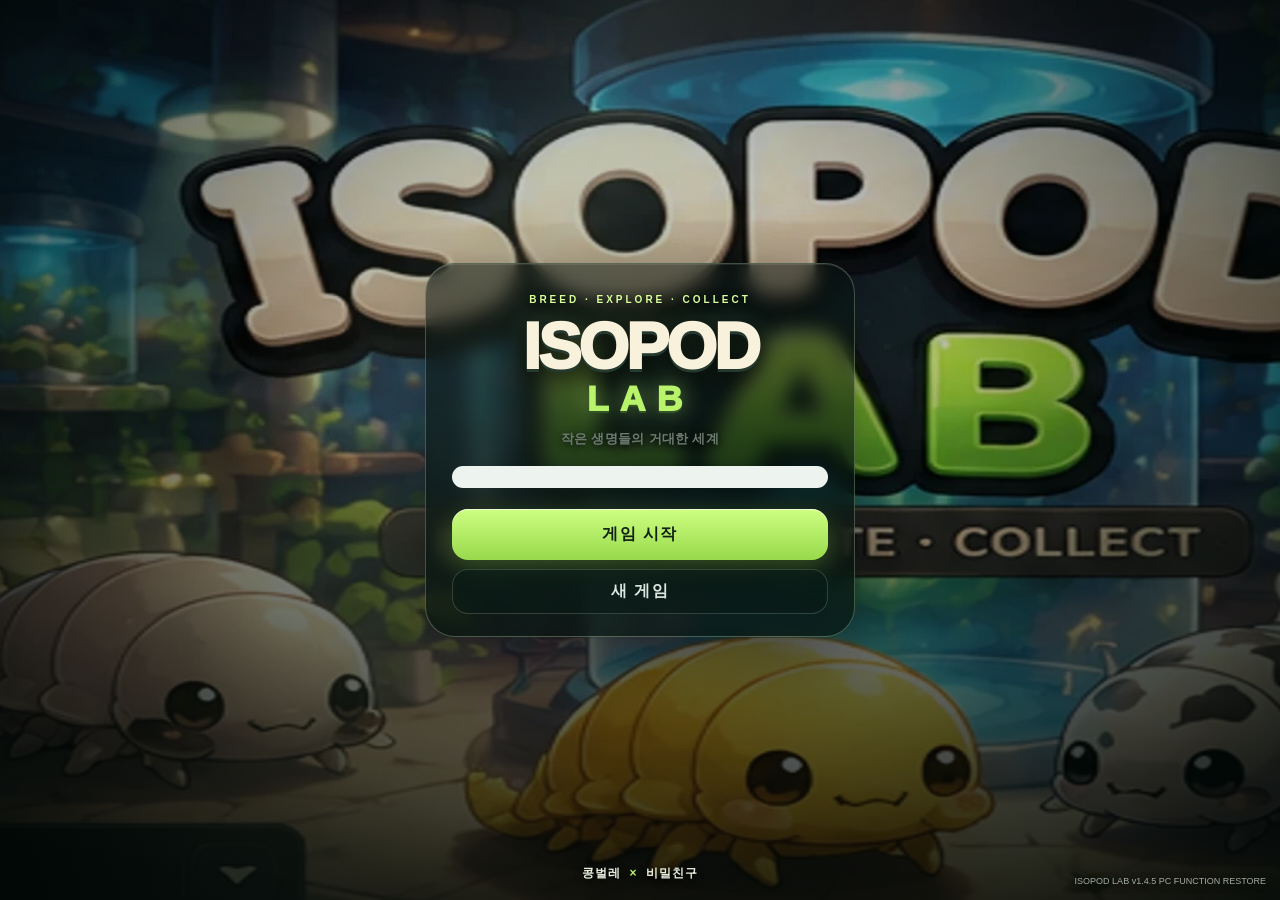
==== commit ce983672: "Add files via upload" ====
--- a/index.html
+++ b/index.html
@@ -5,7 +5,7 @@
     if ("caches" in window) caches.keys().then(function(keys){keys.forEach(function(k){caches.delete(k);});});
   } catch(e) {}
 })();
-</script><meta charset="utf-8"><meta name="viewport" content="width=device-width,initial-scale=1,maximum-scale=1,user-scalable=no"><meta name="theme-color" content="#f4f7f3"><meta name="mobile-web-app-capable" content="yes"><meta name="apple-mobile-web-app-capable" content="yes"><title>ISOPOD LAB v1.4.4 REPEAT DRAW FIX</title><style>:root{--bg:#0b1512;--card:#14231e;--card2:#1b3028;--line:#2d4a3e;--lime:#b9f36b;--cream:#f4f0de;--muted:#9ab0a6;--red:#ff6f70;--gold:#ffd76b}*{box-sizing:border-box;-webkit-tap-highlight-color:transparent}html,body{margin:0;min-height:100%;background:#07100d;color:var(--cream);font-family:Arial,"Noto Sans KR",sans-serif}button,input{font:inherit}button{cursor:pointer}#appShell{min-height:100vh;background:radial-gradient(circle at 20% 0,#173128 0,#0b1512 42%);padding-bottom:96px}header{height:64px;padding:0 16px;display:flex;align-items:center;justify-content:space-between;border-bottom:1px solid var(--line);position:sticky;top:0;background:#0b1512ed;backdrop-filter:blur(14px);z-index:20}header b{font-size:17px}.header-title{min-width:0}.header-actions{display:flex;align-items:center;gap:8px}.icon-btn{width:40px;height:40px;border-radius:12px;border:1px solid var(--line);background:var(--card);color:var(--cream);font-size:18px;display:grid;place-items:center;padding:0}header small{display:block;color:var(--muted);font-size:10px;margin-top:3px}.wallet{background:var(--card);border:1px solid var(--line);padding:8px 10px;border-radius:13px;font-size:13px;font-weight:900}main{width:min(100%,560px);margin:auto;padding:14px 14px 30px}.view{display:none}.view.active{display:block}#tabs{position:fixed;left:50%;bottom:0;transform:translateX(-50%);width:min(100%,560px);height:74px;display:grid;grid-template-columns:repeat(6,1fr);padding:7px 6px calc(7px + env(safe-area-inset-bottom));background:#0c1815f5;border-top:1px solid var(--line);backdrop-filter:blur(16px);z-index:50}#tabs button{border:0;background:transparent;color:#789087;border-radius:14px;display:flex;flex-direction:column;align-items:center;justify-content:center;gap:3px;font-weight:900}#tabs button span{font-size:21px}#tabs button small{font-size:10px}#tabs button.active{color:var(--lime);background:#182a24}.hero{min-height:210px;border:1px solid var(--line);border-radius:24px;padding:20px;display:flex;align-items:center;justify-content:space-between;background:linear-gradient(135deg,#173529,#10231d);overflow:hidden}.reveal-stage{background-image:url("[data-uri]");background-size:cover;background-position:center;isolation:isolate}.hero-shade{position:absolute;inset:0;background:linear-gradient(90deg,#0b1512ed 0%,#0b1512bd 52%,#0b151238 100%);z-index:-1}.hero-copy{position:relative;z-index:2}.reveal-flash{position:absolute;inset:0;display:flex;flex-direction:column;align-items:center;justify-content:center;text-align:center;background:radial-gradient(circle,#fffbdc 0,#b9f36bcc 18%,#10231df0 68%);animation:revealPulse .9s ease both;z-index:8}.reveal-flash span{font-size:11px;letter-spacing:3px;font-weight:900;color:#173529}.reveal-flash b{font-size:29px;margin-top:8px;text-shadow:0 2px 14px #fff}.reveal-stage.revealing{animation:stageImpact .85s ease}.reveal-stage.revealing .capsule{filter:brightness(1.6);transform:scale(1.08)}@keyframes revealPulse{0%{opacity:0;transform:scale(.7)}35%{opacity:1;transform:scale(1.06)}100%{opacity:1;transform:scale(1)}}@keyframes stageImpact{0%,100%{transform:translateX(0)}18%{transform:translateX(-7px)}36%{transform:translateX(6px)}54%{transform:translateX(-4px)}72%{transform:translateX(3px)}}.eyebrow{font-size:10px;letter-spacing:1.5px;color:var(--lime);font-weight:900}.hero h2{font-size:27px;line-height:1.1;margin:9px 0}.hero p{font-size:12px;line-height:1.45;color:var(--muted);max-width:230px}.capsule{flex:0 0 92px;width:92px;height:92px;border-radius:50%;background:radial-gradient(circle at 35% 30%,#fff,#d3ff9f 16%,#64b45d 48%,#183529 70%);box-shadow:0 0 45px #b9f36b45;position:relative}.capsule:after{content:"";position:absolute;left:9px;right:9px;top:44px;height:6px;background:#0e1f19;border-radius:8px}.capsule.shake{animation:shake .12s infinite}.capsule.open{animation:pop .6s}@keyframes shake{50%{transform:translateX(7px) rotate(3deg)}}@keyframes pop{50%{transform:scale(1.18);filter:brightness(2)}}.pool-row{display:grid;grid-template-columns:1fr 1fr;gap:10px;margin:12px 0}.pool{padding:14px;border:1px solid var(--line);background:var(--card);color:var(--cream);border-radius:17px;text-align:left}.pool b,.pool span{display:block}.pool b{font-size:14px}.pool span{color:var(--muted);font-size:12px;margin-top:4px}.pool.selected{outline:2px solid var(--lime);transform:scale(1.015);box-shadow:0 10px 26px #0007}.pool[data-pool="premium"].selected{outline-color:var(--gold);box-shadow:0 10px 28px #ffd76b35}.primary,.ghost,.danger,.back{border:none;border-radius:14px;padding:13px 16px;font-weight:900}.primary{background:var(--lime);color:#102014}.ghost,.back{background:var(--card2);color:var(--cream);border:1px solid var(--line)}.danger{background:var(--red);color:#251011}.big,.wide{width:100%;font-size:16px;padding:16px}.result{margin-top:12px;background:var(--card);border:1px solid var(--line);border-radius:20px;padding:15px;display:grid;grid-template-columns:74px 1fr;gap:12px;align-items:center}.result>button{grid-column:1/-1}.result.hidden,.hidden{display:none!important}.pod-art{width:86px;height:62px;border-radius:46% 55% 48% 52%;background:repeating-linear-gradient(90deg,var(--base) 0 10px,#ffffff22 10px 13px);position:relative;box-shadow:inset 0 -9px 14px #0004}.pod-art:before{content:"";position:absolute;inset:13px 10px;border-radius:50%;background:radial-gradient(circle,var(--mark) 0 3px,transparent 4px);background-size:16px 14px;opacity:.9}.pod-art.albino{filter:brightness(1.35);box-shadow:0 0 25px #fff9,inset 0 -10px 16px #eec4}.result .pod-art{width:70px;height:50px}.result h3{font-size:20px;margin:0 0 6px}.badges{display:flex;gap:6px;flex-wrap:wrap}.badge{padding:4px 7px;border-radius:999px;background:#263f35;color:#dfffc0;font-size:10px;font-weight:900}.result p{font-size:12px;color:var(--muted)}.section-head{margin:4px 2px 14px}.section-head h2{margin:0;font-size:25px}.section-head p{margin:5px 0 0;color:var(--muted);font-size:12px}.genus-grid,.species-grid,.grid{display:grid;grid-template-columns:1fr;gap:10px}.card{width:100%;text-align:left;background:var(--card);color:var(--cream);border:1px solid var(--line);border-radius:18px;padding:15px}.card.clickable:active{transform:scale(.985);border-color:var(--lime)}.card h3{margin:0 0 5px;font-size:16px}.card p{color:var(--muted);font-size:12px;margin:4px 0}.card .count{font-size:24px;color:var(--lime);font-weight:900}.species-grid .card{display:grid;grid-template-columns:76px 1fr;column-gap:12px;align-items:center}.species-grid .card .pod-art{grid-row:1/5;width:70px;height:50px}.empty-card{text-align:center;padding:42px 18px;background:var(--card);border:1px dashed var(--line);border-radius:20px}.colony-head{background:var(--card);border:1px solid var(--line);border-radius:20px;padding:15px;margin-bottom:10px}.colony-head>div:first-child{display:flex;align-items:center;gap:12px}.colony-head h3{margin:0}.stats{display:grid;grid-template-columns:repeat(3,1fr);gap:7px;margin-top:12px}.stat{background:#20372e;padding:9px 6px;border-radius:11px;text-align:center;font-size:10px}.stat b{display:block;font-size:13px;margin-top:3px}.brood-summary{display:grid;grid-template-columns:repeat(4,1fr);gap:7px;margin:10px 0}.brood-summary div{background:#172b24;border:1px solid var(--line);border-radius:12px;padding:9px 4px;text-align:center;font-size:10px}.brood-summary b{display:block;color:var(--lime);font-size:17px;margin-top:3px}.warning{border:1px solid #ff9f6d;background:#3a241b;padding:12px;border-radius:14px;margin:10px 0;color:#ffd7be;font-size:12px}.actions{display:grid;grid-template-columns:repeat(2,1fr);gap:8px;margin:10px 0 12px}.actions button{padding:12px 7px;font-size:12px}.individual-grid{display:grid;grid-template-columns:repeat(2,minmax(0,1fr));gap:9px}.individual{position:relative;min-height:148px;background:var(--card);border:1px solid var(--line);padding:11px;border-radius:17px;display:flex;flex-direction:column;align-items:center;text-align:center}.individual .pod-art{width:66px;height:48px}.individual h4{width:100%;overflow:hidden;text-overflow:ellipsis;white-space:nowrap;margin:8px 0 5px;font-size:13px}.individual .mini{display:flex;gap:5px;justify-content:center;flex-wrap:wrap}.mini-tag{padding:3px 6px;border-radius:999px;background:#223b31;font-size:10px;font-weight:900}.mini-tag.brood{background:#553c25;color:#ffe0a5}.mini-tag.recover{background:#234438;color:#c9ffd8}.individual .growth-text{font-size:10px;color:var(--muted);margin-top:6px}.individual .lock-btn{position:absolute;right:7px;top:7px;width:34px;height:34px;padding:0;border-radius:11px}.albino-label{color:#fff1a8;text-shadow:0 0 10px #fff}.progress{width:100%;height:6px;background:#20332c;border-radius:10px;overflow:hidden;margin-top:6px}.progress i{display:block;height:100%;background:var(--lime)}.context-bar{position:fixed;left:50%;bottom:82px;transform:translateX(-50%);width:min(100%,560px);padding:0 14px;z-index:45;pointer-events:none;display:flex;justify-content:flex-end}.context-bar button{pointer-events:auto;box-shadow:0 8px 25px #0008;min-width:92px}.intro{position:fixed;inset:0;background:radial-gradient(circle at 50% 20%,#214f3d,#07100d 60%);z-index:99;display:grid;place-items:center;padding:18px}.intro-card{width:min(420px,100%);text-align:center;background:#10241d;border:1px solid var(--line);border-radius:28px;padding:30px 22px;box-shadow:0 30px 80px #0008}.logo-mark{letter-spacing:3px;color:var(--lime);font-weight:900}.intro h1{font-size:32px;margin:12px 0}.intro h1 span{color:var(--lime)}.intro p{font-size:13px;color:var(--muted)}.intro button{width:100%;margin-top:9px}.intro small{display:block;margin-top:16px;color:#688177;font-size:10px}.save-summary{background:#182e26;padding:11px;border-radius:13px;margin:16px 0;color:#cfe3da;font-size:12px}.modal{position:fixed;inset:0;background:#000a;z-index:120;display:grid;place-items:center;padding:18px}.modal-card{width:min(420px,100%);background:#14231e;border:1px solid var(--line);border-radius:22px;padding:21px}.modal-card p{font-size:13px;color:var(--muted)}.modal-card input{width:100%;padding:14px;border-radius:12px;border:1px solid var(--line);background:#0c1814;color:white;margin:11px 0}.modal-actions{display:flex;gap:8px}.modal-actions button{flex:1}.settings-card{background:var(--card);border:1px solid var(--line);padding:20px;border-radius:20px}.info-row{display:flex;justify-content:space-between;padding:13px 0;margin:13px 0;border-top:1px solid var(--line);border-bottom:1px solid var(--line);font-size:12px}#toast{position:fixed;left:50%;bottom:92px;transform:translateX(-50%);width:max-content;max-width:calc(100% - 28px);background:#f5f0dc;color:#13211b;padding:11px 15px;border-radius:999px;font-size:12px;font-weight:900;opacity:0;pointer-events:none;transition:.2s;z-index:150}#toast.show{opacity:1}@media(min-width:700px){body{background:#050b09}#appShell{width:560px;margin:auto;box-shadow:0 0 70px #000;border-left:1px solid #15271f;border-right:1px solid #15271f}.individual-grid{grid-template-columns:repeat(3,1fr)}}
+</script><meta charset="utf-8"><meta name="viewport" content="width=device-width,initial-scale=1,maximum-scale=1,user-scalable=no"><meta name="theme-color" content="#f4f7f3"><meta name="mobile-web-app-capable" content="yes"><meta name="apple-mobile-web-app-capable" content="yes"><title>ISOPOD LAB v1.4.5 PC FUNCTION RESTORE</title><style>:root{--bg:#0b1512;--card:#14231e;--card2:#1b3028;--line:#2d4a3e;--lime:#b9f36b;--cream:#f4f0de;--muted:#9ab0a6;--red:#ff6f70;--gold:#ffd76b}*{box-sizing:border-box;-webkit-tap-highlight-color:transparent}html,body{margin:0;min-height:100%;background:#07100d;color:var(--cream);font-family:Arial,"Noto Sans KR",sans-serif}button,input{font:inherit}button{cursor:pointer}#appShell{min-height:100vh;background:radial-gradient(circle at 20% 0,#173128 0,#0b1512 42%);padding-bottom:96px}header{height:64px;padding:0 16px;display:flex;align-items:center;justify-content:space-between;border-bottom:1px solid var(--line);position:sticky;top:0;background:#0b1512ed;backdrop-filter:blur(14px);z-index:20}header b{font-size:17px}.header-title{min-width:0}.header-actions{display:flex;align-items:center;gap:8px}.icon-btn{width:40px;height:40px;border-radius:12px;border:1px solid var(--line);background:var(--card);color:var(--cream);font-size:18px;display:grid;place-items:center;padding:0}header small{display:block;color:var(--muted);font-size:10px;margin-top:3px}.wallet{background:var(--card);border:1px solid var(--line);padding:8px 10px;border-radius:13px;font-size:13px;font-weight:900}main{width:min(100%,560px);margin:auto;padding:14px 14px 30px}.view{display:none}.view.active{display:block}#tabs{position:fixed;left:50%;bottom:0;transform:translateX(-50%);width:min(100%,560px);height:74px;display:grid;grid-template-columns:repeat(6,1fr);padding:7px 6px calc(7px + env(safe-area-inset-bottom));background:#0c1815f5;border-top:1px solid var(--line);backdrop-filter:blur(16px);z-index:50}#tabs button{border:0;background:transparent;color:#789087;border-radius:14px;display:flex;flex-direction:column;align-items:center;justify-content:center;gap:3px;font-weight:900}#tabs button span{font-size:21px}#tabs button small{font-size:10px}#tabs button.active{color:var(--lime);background:#182a24}.hero{min-height:210px;border:1px solid var(--line);border-radius:24px;padding:20px;display:flex;align-items:center;justify-content:space-between;background:linear-gradient(135deg,#173529,#10231d);overflow:hidden}.reveal-stage{background-image:url("[data-uri]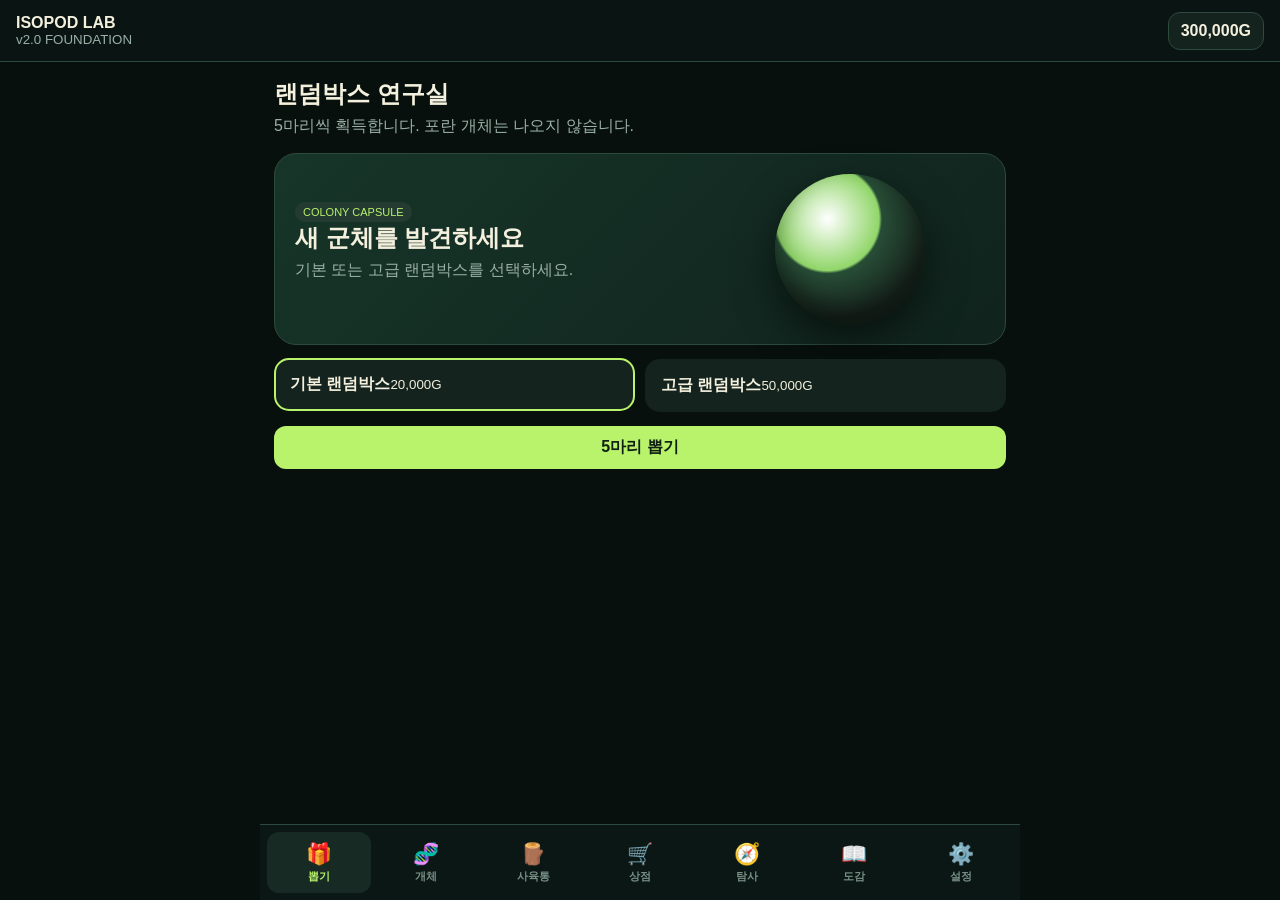
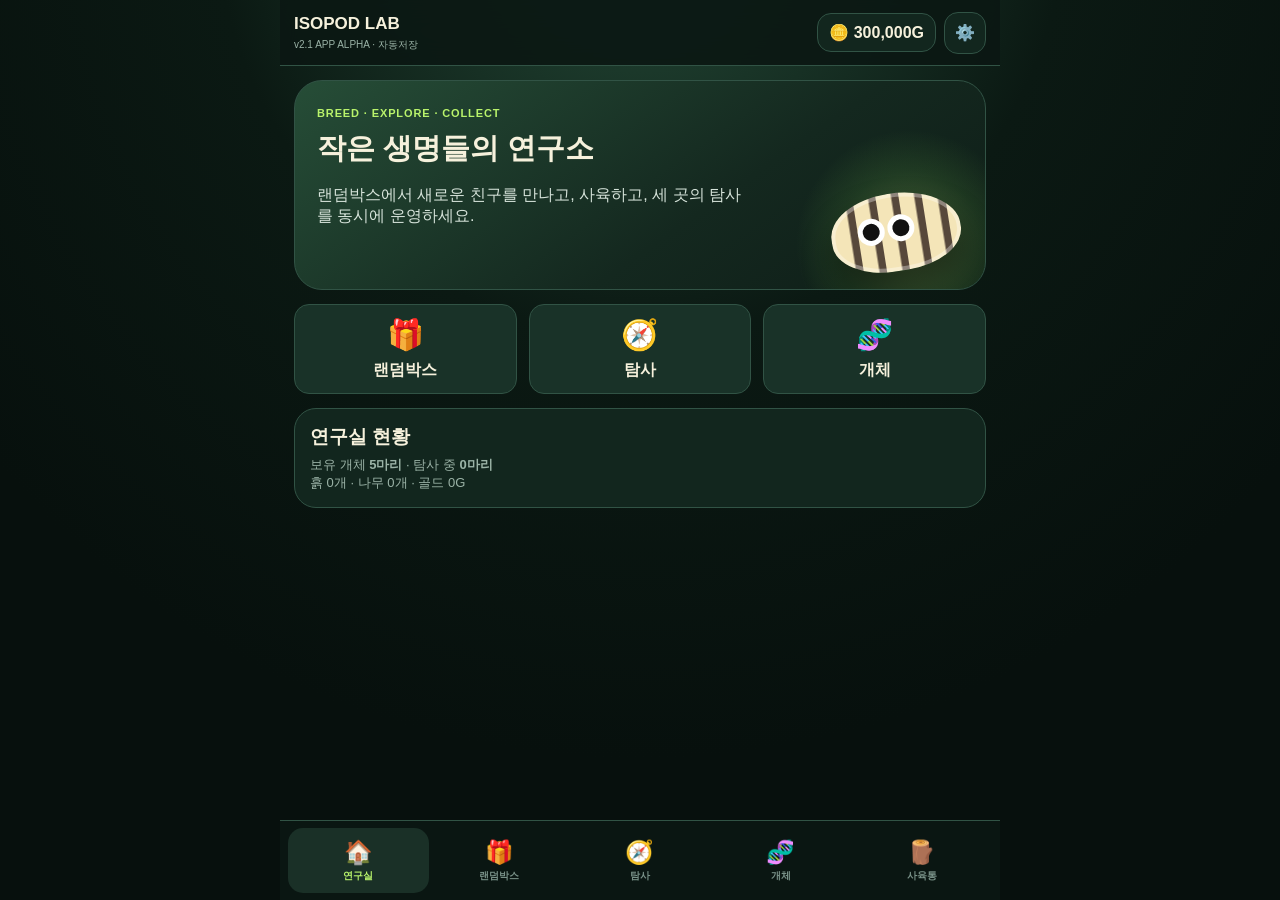
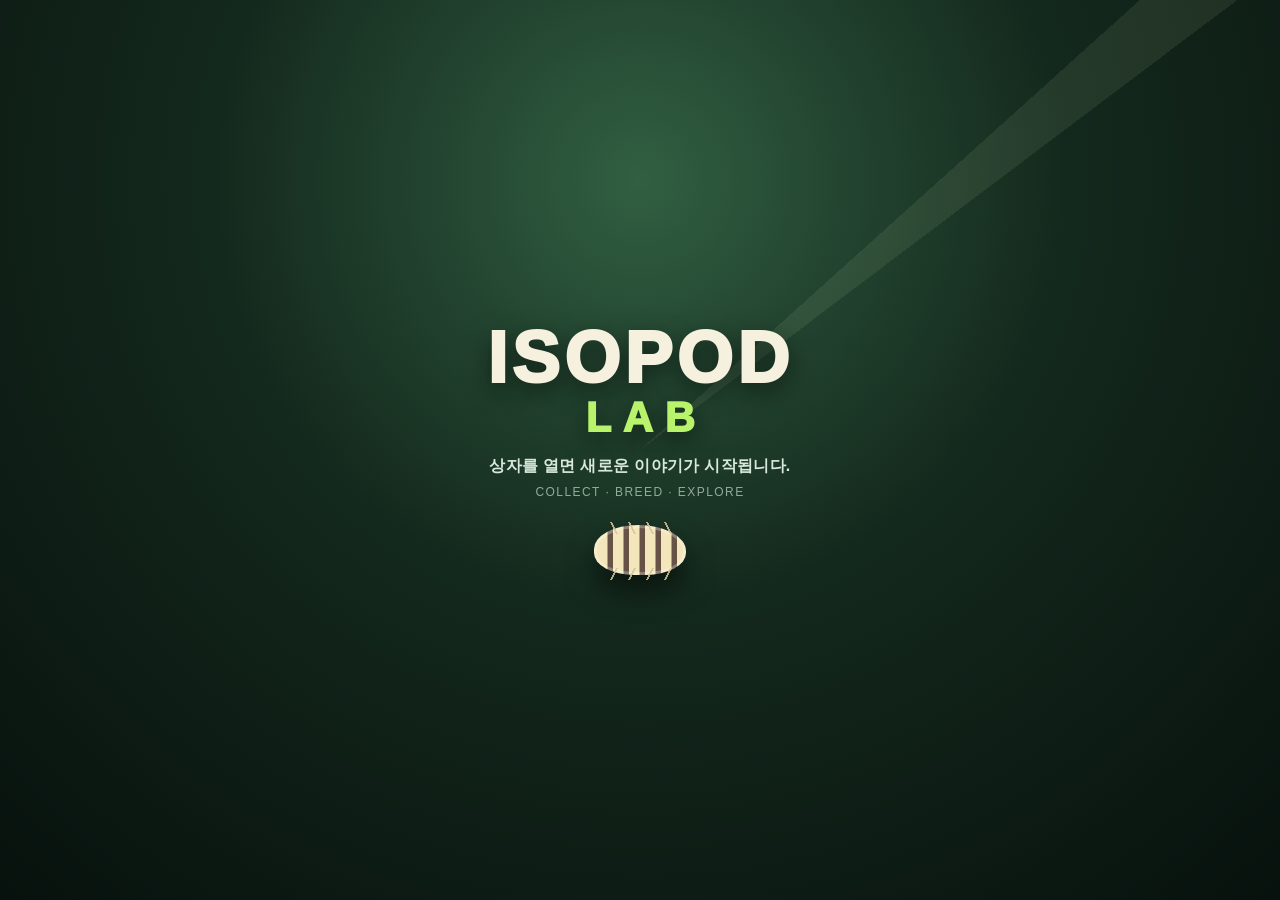
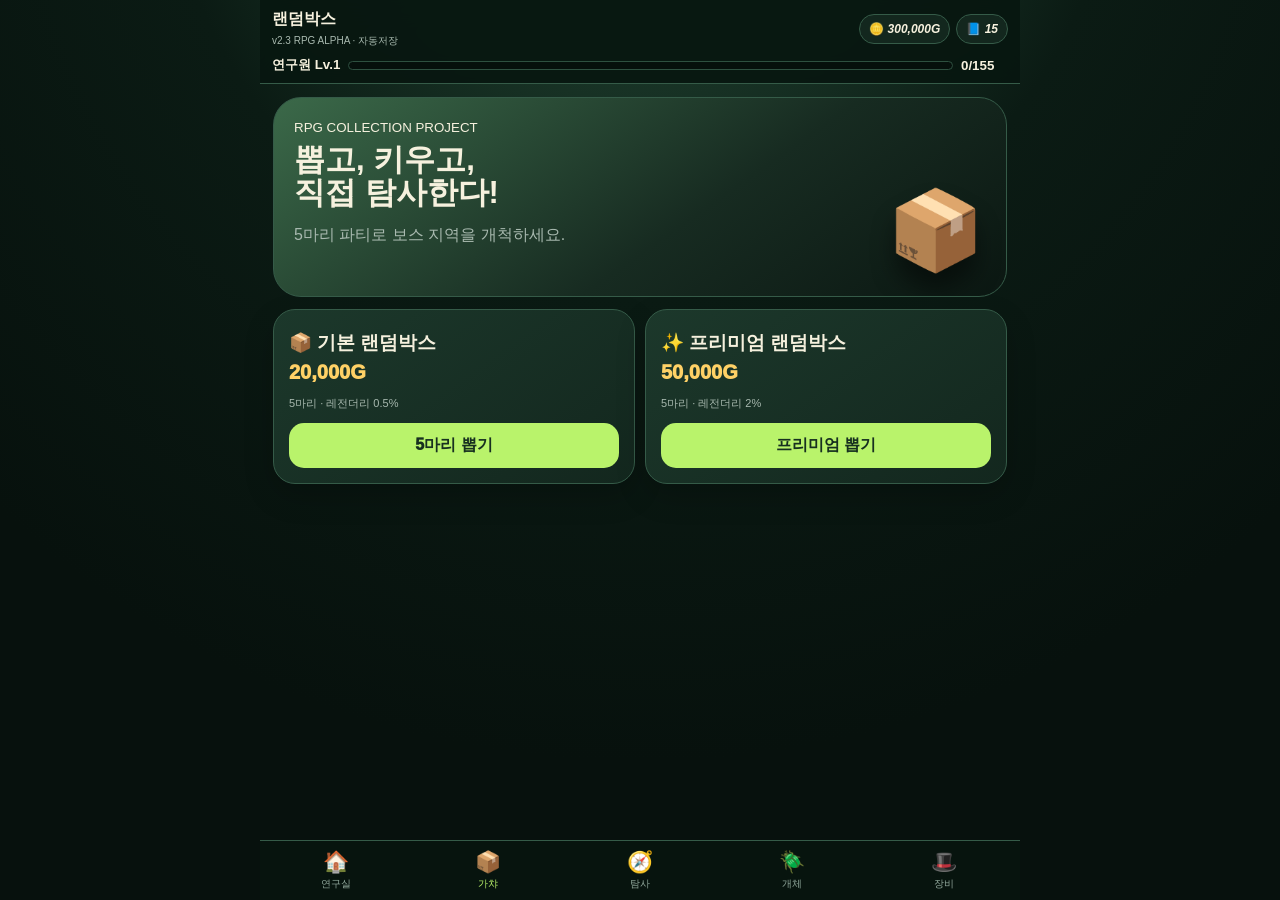
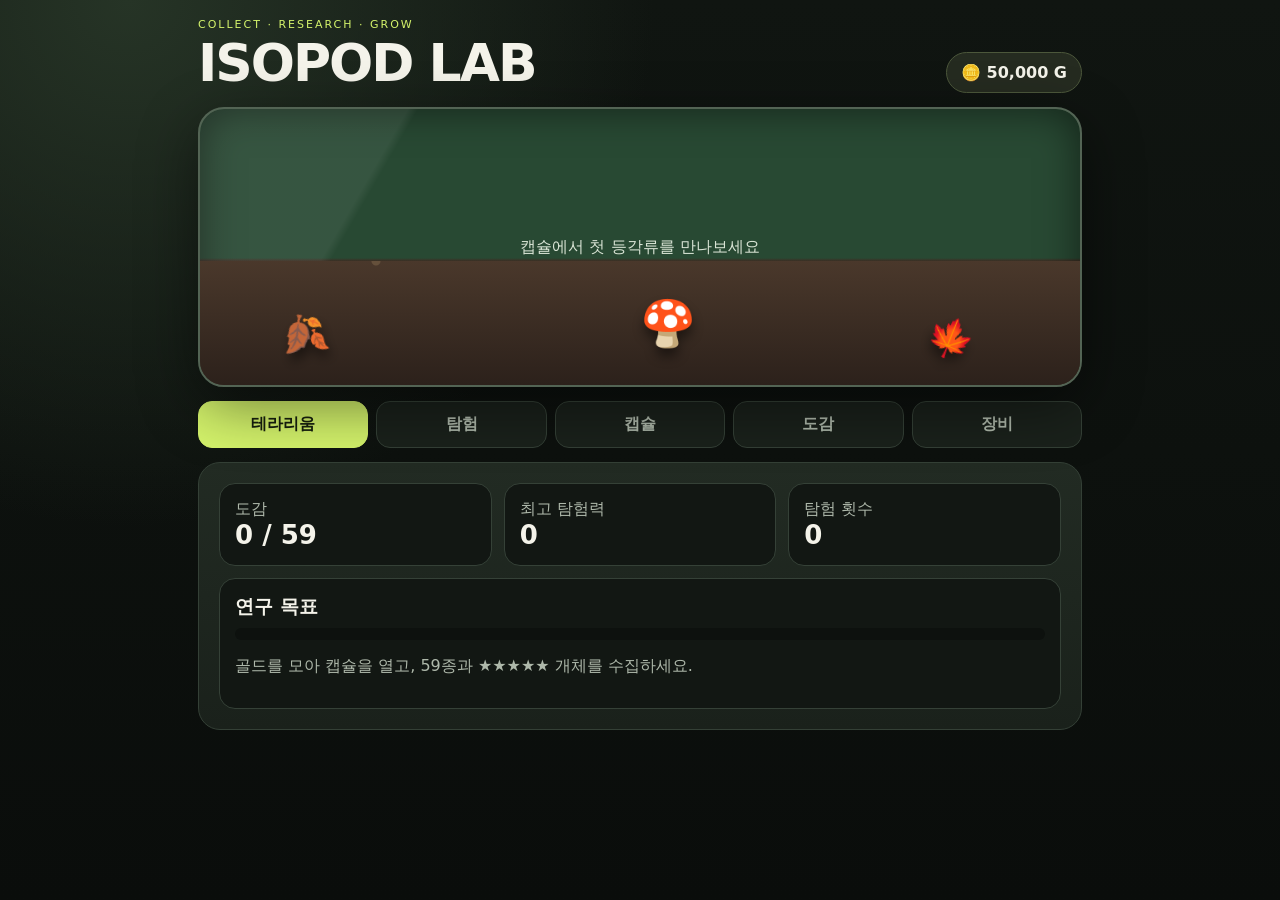
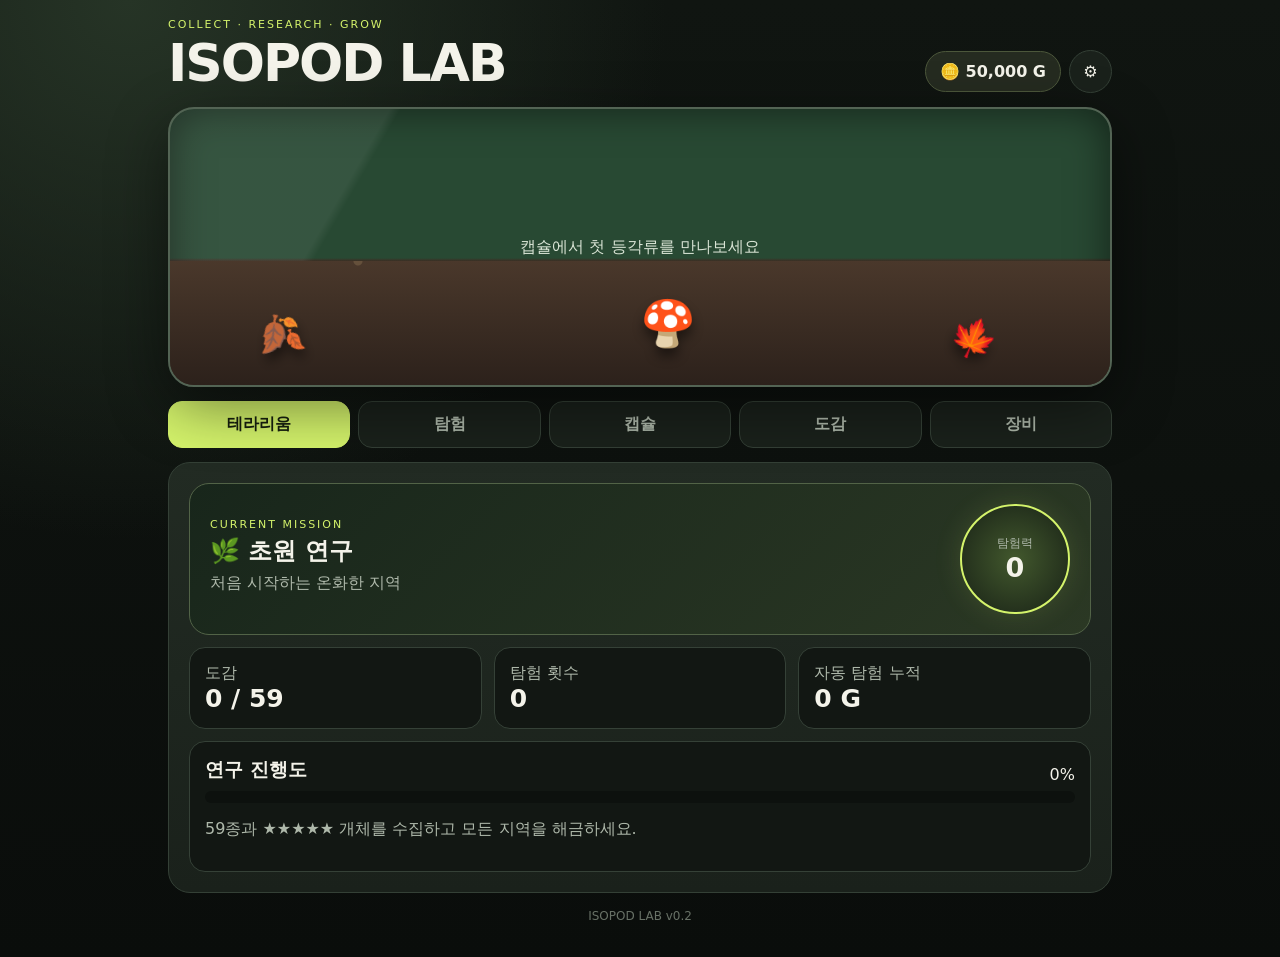
